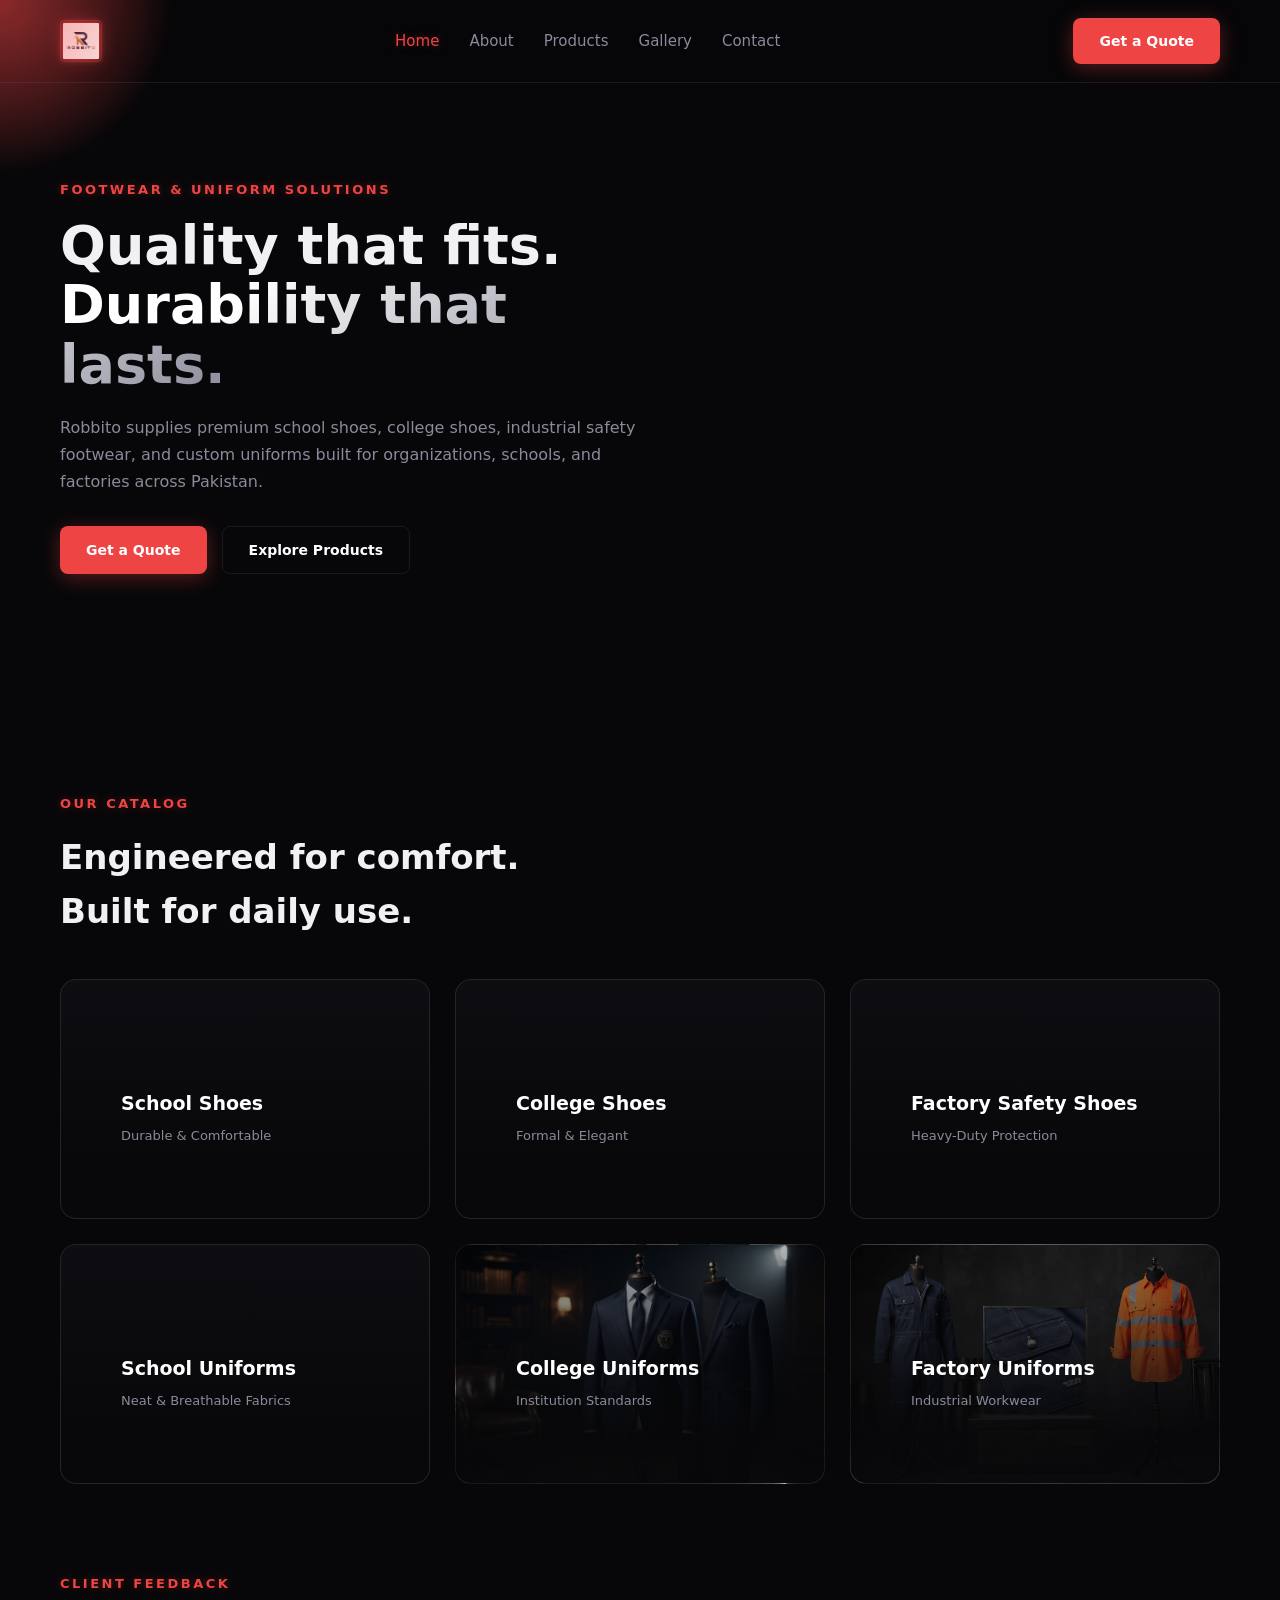
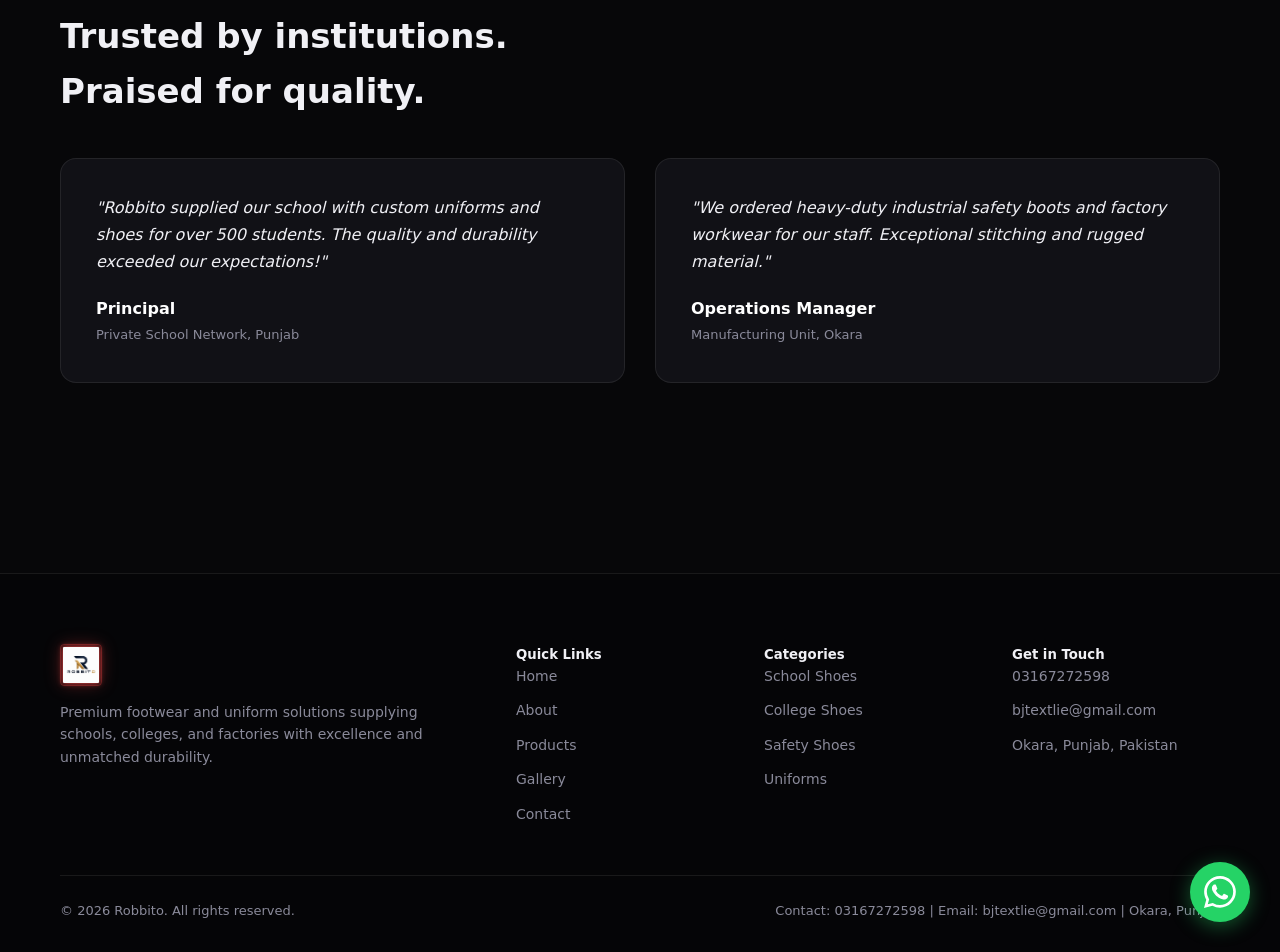
==== index.html @ 54bd5cd3 "Update index.html" ====
<!DOCTYPE html>
<html lang="en">
<head>
<meta charset="UTF-8">
<meta name="viewport" content="width=device-width, initial-scale=1.0">
<title>Robbito — Premium Footwear &amp; Uniform Solutions</title>
<link rel="icon" type="image/png" href="Robbito logo .png">
<link rel="stylesheet" href="style.css">
<style>
  .work-card-link {
    background: var(--panel); border: 1px solid var(--panel-border); border-radius: 16px; 
    overflow: hidden; position: relative; min-height: 240px; 
    display: flex; flex-direction: column; justify-content: flex-end; text-decoration: none;
    transition: all 0.35s cubic-bezier(0.16, 1, 0.3, 1);
  }
  .work-card-link:hover { 
    transform: translateY(-8px); 
    border-color: var(--accent); 
    box-shadow: 0 12px 35px rgba(239, 68, 68, 0.25); 
  }
  .work-card-link h4 { font-size: 19px; margin-bottom: 4px; color: #fff; font-weight: 700; transition: 0.2s; }
  .work-card-link:hover h4 { color: var(--accent); }
  .work-card-link span { font-size: 13px; color: var(--text-muted); }
  
  @keyframes floatAnim {
    0% { transform: translateY(0px); }
    50% { transform: translateY(-6px); }
    100% { transform: translateY(0px); }
  }
  .floating-card { animation: floatAnim 4s ease-in-out infinite; }

  @keyframes softPulse {
    0% { box-shadow: 0 0 15px rgba(239, 68, 68, 0.3); }
    50% { box-shadow: 0 0 30px rgba(239, 68, 68, 0.6); }
    100% { box-shadow: 0 0 15px rgba(239, 68, 68, 0.3); }
  }
  .whatsapp-float {
    position: fixed; bottom: 30px; right: 30px; background-color: #25d366; color: #fff;
    width: 60px; height: 60px; border-radius: 50%; display: flex; align-items: center;
    justify-content: center; font-size: 30px; z-index: 999; transition: all 0.3s ease;
    animation: softPulse 3s ease-in-out infinite;
  }
  .whatsapp-float:hover { transform: scale(1.1); background-color: #20ba5a; }
</style>
</head>
<body>
<div class="preloader">
  <div class="preloader-step-1">Created by Umair</div>
  <div class="preloader-step-2">ROBBITO</div>
</div>
<div class="cursor-glow" aria-hidden="true"></div>
<!-- Cinematic Sequence Preloader (Sirf Home Page par) -->
<div class="preloader">
  <div class="preloader-step-1">Created by Umair</div>
  <div class="preloader-step-2">ROBBITO</div>
</div>

<div class="cursor-glow" aria-hidden="true"></div>

<header class="nav">
  <div class="container nav-inner">
    <a href="index.html" class="brand">
      <img src="Robbito logo .png" alt="Robbito Logo" class="brand-logo-img" onerror="this.style.display='none';this.nextElementSibling.style.display='inline';">
      <span style="display:none; color:#fff;">ROBBITO</span>
    </a>
    <nav class="nav-links">
      <a href="index.html" class="active">Home</a>
      <a href="about.html">About</a>
      <a href="products.html">Products</a>
      <a href="gallery.html">Gallery</a>
      <a href="contact.html">Contact</a>
    </nav>
    <div class="nav-cta"><a href="contact.html" class="btn btn-primary">Get a Quote</a></div>
  </div>
</header>

<section class="hero section">
  <div class="container hero-grid">
    <div class="hero-copy">
      <div class="eyebrow">Footwear &amp; Uniform Solutions</div>
      <h1 class="display-1">Quality that fits.<br><span class="grad-text">Durability that lasts.</span></h1>
      <p class="hero-sub">Robbito supplies premium school shoes, college shoes, industrial safety footwear, and custom uniforms built for organizations, schools, and factories across Pakistan.</p>
      <div class="hero-actions">
        <a href="contact.html" class="btn btn-primary">Get a Quote</a>
        <a href="products.html" class="btn btn-ghost">Explore Products</a>
      </div>
    </div>
  </div>
</section>

<section class="section">
  <div class="container">
    <div class="eyebrow">Our Catalog</div>
    <h2 style="font-size: 34px; font-weight: 800; margin-bottom: 30px;">Engineered for comfort.<br>Built for daily use.</h2>
    <div class="work-grid">
      
      <a href="products.html#school-shoes" class="work-card-link floating-card" style="animation-delay: 0s;">
        <video autoplay muted loop playsinline style="position: absolute; inset: 0; width: 100%; height: 100%; object-fit: cover; z-index: 1;">
          <source src="1. School Shoes.mp4" type="video/mp4">
        </video>
        <div style="position: absolute; inset: 0; background: linear-gradient(to top, rgba(7,7,9,0.95) 20%, rgba(7,7,9,0.3) 100%); z-index: 2;"></div>
        <div class="work-meta" style="position: relative; z-index: 3; padding: 35px 30px;">
          <h4>School Shoes</h4><span>Durable &amp; Comfortable</span>
        </div>
      </a>

      <a href="products.html#college-shoes" class="work-card-link floating-card" style="animation-delay: 0.5s;">
        <video autoplay muted loop playsinline style="position: absolute; inset: 0; width: 100%; height: 100%; object-fit: cover; z-index: 1;">
          <source src="2. College Shoes.mp4" type="video/mp4">
        </video>
        <div style="position: absolute; inset: 0; background: linear-gradient(to top, rgba(7,7,9,0.95) 20%, rgba(7,7,9,0.3) 100%); z-index: 2;"></div>
        <div class="work-meta" style="position: relative; z-index: 3; padding: 35px 30px;">
          <h4>College Shoes</h4><span>Formal &amp; Elegant</span>
        </div>
      </a>

      <a href="products.html#safety-shoes" class="work-card-link floating-card" style="animation-delay: 1s;">
        <video autoplay muted loop playsinline style="position: absolute; inset: 0; width: 100%; height: 100%; object-fit: cover; z-index: 1;">
          <source src="3. Factory Safety Shoes.mp4" type="video/mp4">
        </video>
        <div style="position: absolute; inset: 0; background: linear-gradient(to top, rgba(7,7,9,0.95) 20%, rgba(7,7,9,0.3) 100%); z-index: 2;"></div>
        <div class="work-meta" style="position: relative; z-index: 3; padding: 35px 30px;">
          <h4>Factory Safety Shoes</h4><span>Heavy-Duty Protection</span>
        </div>
      </a>

      <a href="products.html#school-uniforms" class="work-card-link floating-card" style="animation-delay: 1.5s;">
        <video autoplay muted loop playsinline style="position: absolute; inset: 0; width: 100%; height: 100%; object-fit: cover; z-index: 1;">
          <source src="4. School Uniforms.mp4" type="video/mp4">
        </video>
        <div style="position: absolute; inset: 0; background: linear-gradient(to top, rgba(7,7,9,0.95) 20%, rgba(7,7,9,0.3) 100%); z-index: 2;"></div>
        <div class="work-meta" style="position: relative; z-index: 3; padding: 35px 30px;">
          <h4>School Uniforms</h4><span>Neat &amp; Breathable Fabrics</span>
        </div>
      </a>

      <a href="products.html#college-uniforms" class="work-card-link floating-card" style="animation-delay: 2s; background-image: url('College Uniforms.jpg'); background-size: cover; background-position: center;">
        <div style="position: absolute; inset: 0; background: linear-gradient(to top, rgba(7,7,9,0.95) 20%, rgba(7,7,9,0.3) 100%); z-index: 1;"></div>
        <div class="work-meta" style="position: relative; z-index: 2; padding: 35px 30px;">
          <h4>College Uniforms</h4><span>Institution Standards</span>
        </div>
      </a>

      <a href="products.html#factory-uniforms" class="work-card-link floating-card" style="animation-delay: 2.5s; background-image: url('6. Factory Uniforms.png'); background-size: cover; background-position: center;">
        <div style="position: absolute; inset: 0; background: linear-gradient(to top, rgba(7,7,9,0.95) 20%, rgba(7,7,9,0.3) 100%); z-index: 1;"></div>
        <div class="work-meta" style="position: relative; z-index: 2; padding: 35px 30px;">
          <h4>Factory Uniforms</h4><span>Industrial Workwear</span>
        </div>
      </a>

    </div>
  </div>
</section>

<section class="section" style="padding-top: 0;">
  <div class="container">
    <div class="eyebrow">Client Feedback</div>
    <h2 style="font-size: 34px; font-weight: 800; margin-bottom: 20px;">Trusted by institutions.<br>Praised for quality.</h2>
    <div class="testimonials-grid" style="display: grid; grid-template-columns: repeat(2, 1fr); gap: 30px; margin-top: 40px;">
      <div class="testimonial-card" style="background: var(--panel); padding: 35px; border-radius: 16px; border: 1px solid var(--panel-border);">
        <p style="color: var(--text); font-style: italic; margin-bottom: 20px; line-height: 1.7;">"Robbito supplied our school with custom uniforms and shoes for over 500 students. The quality and durability exceeded our expectations!"</p>
        <div class="testimonial-author">
          <h5 style="color: #fff; font-size: 16px; font-weight: 700;">Principal</h5>
          <span style="color: var(--text-muted); font-size: 13px;">Private School Network, Punjab</span>
        </div>
      </div>
      <div class="testimonial-card" style="background: var(--panel); padding: 35px; border-radius: 16px; border: 1px solid var(--panel-border);">
        <p style="color: var(--text); font-style: italic; margin-bottom: 20px; line-height: 1.7;">"We ordered heavy-duty industrial safety boots and factory workwear for our staff. Exceptional stitching and rugged material."</p>
        <div class="testimonial-author">
          <h5 style="color: #fff; font-size: 16px; font-weight: 700;">Operations Manager</h5>
          <span style="color: var(--text-muted); font-size: 13px;">Manufacturing Unit, Okara</span>
        </div>
      </div>
    </div>
  </div>
</section>

<footer class="footer">
  <div class="container">
    <div class="footer-top">
      <div class="footer-brand">
        <a href="index.html" class="brand">
          <img src="Robbito logo .png" alt="Robbito Logo" class="brand-logo-img" onerror="this.style.display='none';this.nextElementSibling.style.display='inline';">
          <span style="display:none; color:#fff;">ROBBITO</span>
        </a>
        <p>Premium footwear and uniform solutions supplying schools, colleges, and factories with excellence and unmatched durability.</p>
      </div>
      <div>
        <h5>Quick Links</h5>
        <ul class="footer-links">
          <li><a href="index.html">Home</a></li>
          <li><a href="about.html">About</a></li>
          <li><a href="products.html">Products</a></li>
          <li><a href="gallery.html">Gallery</a></li>
          <li><a href="contact.html">Contact</a></li>
        </ul>
      </div>
      <div>
        <h5>Categories</h5>
        <ul class="footer-links">
          <li><a href="products.html">School Shoes</a></li>
          <li><a href="products.html">College Shoes</a></li>
          <li><a href="products.html">Safety Shoes</a></li>
          <li><a href="products.html">Uniforms</a></li>
        </ul>
      </div>
      <div>
        <h5>Get in Touch</h5>
        <ul class="footer-links">
          <li><a href="tel:03167272598">03167272598</a></li>
          <li><a href="mailto:bjtextlie@gmail.com">bjtextlie@gmail.com</a></li>
          <li><a href="contact.html">Okara, Punjab, Pakistan</a></li>
        </ul>
      </div>
    </div>
    <div class="footer-bottom">
      <p>© 2026 Robbito. All rights reserved.</p>
      <p>Contact: 03167272598 | Email: bjtextlie@gmail.com | Okara, Punjab</p>
    </div>
  </div>
</footer>

<a href="https://wa.me/923167272598?text=Hello%20Robbito,%20I%20want%20to%20discuss%20my%20order%20requirements." class="whatsapp-float" target="_blank" title="Chat on WhatsApp">
  <svg xmlns="http://www.w3.org/2000/svg" width="32" height="32" fill="currentColor" viewBox="0 0 16 16">
    <path d="M13.601 2.326A7.85 7.85 0 0 0 7.994 0C3.627 0 .068 3.558.064 7.926c0 1.399.366 2.76 1.057 3.965L0 16l4.204-1.102a7.9 7.9 0 0 0 3.79.965h.004c4.368 0 7.926-3.558 7.93-7.93A7.9 7.9 0 0 0 13.6 2.326zM7.994 14.521a6.6 6.6 0 0 1-3.356-.92l-.24-.144-2.494.654.666-2.433-.156-.251a6.56 6.56 0 0 1-1.007-3.505c0-3.626 2.957-6.584 6.591-6.584a6.56 6.56 0 0 1 4.66 1.931 6.558 6.558 0 0 1 1.928 4.66c-.004 3.639-2.961 6.592-6.592 6.592zm3.615-4.934c-.197-.099-1.17-.578-1.353-.646-.182-.065-.315-.099-.445.099-.133.197-.513.646-.627.775-.114.133-.232.148-.43.05-.197-.1-.836-.308-1.592-.985-.59-.525-.985-1.175-1.103-1.372-.114-.198-.012-.304.088-.403.087-.088.197-.232.296-.348.1-.114.133-.198.198-.33.065-.134.034-.248-.015-.347-.05-.099-.445-1.076-.612-1.47-.16-.389-.323-.335-.445-.34l-.38-.008c-.133 0-.348.048-.53.247-.182.198-.694.678-.694 1.654 0 .976.712 1.916.81 2.049.098.133 1.394 2.132 3.383 2.992.47.205.84.326 1.129.418.475.152.904.129 1.246.078.38-.058 1.171-.48 1.338-.943.164-.464.164-.86.114-.943-.049-.084-.182-.133-.379-.232z"/>
  </svg>
</a>

<script>
  const glow = document.querySelector('.cursor-glow');
  window.addEventListener('mousemove', e => {
    glow.style.left = e.clientX + 'px';
    glow.style.top = e.clientY + 'px';
  });

  // Home Page Session Logic: Sirf pehli baar visit par chalega
  const preloader = document.querySelector('.preloader');
  if (sessionStorage.getItem('robbito_visited') === 'true') {
    preloader.style.display = 'none';
  } else {
    sessionStorage.setItem('robbito_visited', 'true');
    setTimeout(() => {
      preloader.classList.add('hidden');
    }, 3800); // Sequence timing ke mutabiq
  }
</script>
</body>
</html>
---- style.css ----
:root {
  --bg: #070709;
  --panel: #111116;
  --panel-border: rgba(255, 255, 255, 0.08);
  --text: #f0f0f5;
  --text-muted: #8a8a9a;
  --accent: #ef4444; /* Red Theme Accent */
  --accent-glow: rgba(239, 68, 68, 0.35);
}

* { box-sizing: border-box; margin: 0; padding: 0; }
body { 
  background-color: var(--bg); 
  color: var(--text); 
  font-family: system-ui, -apple-system, BlinkMacSystemFont, 'Segoe UI', Roboto, sans-serif; 
  overflow-x: hidden; 
  line-height: 1.6;
  animation: pageFadeIn 0.6s ease-out forwards;
}

@keyframes pageFadeIn {
  from { opacity: 0; transform: translateY(15px); }
  to { opacity: 1; transform: translateY(0); }
}

a { text-decoration: none; color: inherit; transition: 0.2s; }

.container { max-width: 1200px; margin: 0 auto; padding: 0 20px; }
.section { padding: 90px 0; }
.section-tight { padding: 45px 0; }

/* Preloader Animation */
.preloader { 
  position: fixed; inset: 0; background: var(--bg); z-index: 9999; 
  display: flex; flex-direction: column; align-items: center; justify-content: center; 
  animation: hidePreloader 0.5s ease 1.2s forwards;
}
.preloader-logo { 
  font-size: 32px; font-weight: 900; color: #fff; letter-spacing: 4px; 
  text-shadow: 0 0 20px var(--accent);
  animation: pulseLogo 0.8s infinite alternate;
}
@keyframes pulseLogo {
  from { transform: scale(1); opacity: 0.8; }
  to { transform: scale(1.05); opacity: 1; }
}
@keyframes hidePreloader {
  to { opacity: 0; visibility: hidden; pointer-events: none; }
}

/* Red Cursor Glow Effect */
.cursor-glow { 
  position: fixed; width: 350px; height: 350px; 
  background: radial-gradient(circle, var(--accent-glow) 0%, rgba(0,0,0,0) 70%); 
  pointer-events: none; transform: translate(-50%, -50%); z-index: 999; 
  transition: width 0.3s, height: 0.3s;
}

/* Navigation */
.nav { position: fixed; top: 0; left: 0; width: 100%; background: rgba(7, 7, 9, 0.9); backdrop-filter: blur(12px); z-index: 100; border-bottom: 1px solid var(--panel-border); padding: 18px 0; }
.nav-inner { display: flex; align-items: center; justify-content: space-between; }
.brand { font-weight: 900; font-size: 22px; display: flex; align-items: center; gap: 10px; color: #fff; }
/* Logo Stroke & Glow Effect */
.brand-logo-img { 
  height: 42px; width: auto; 
  filter: drop-shadow(0 0 2px var(--accent)) drop-shadow(0 0 8px var(--accent-glow)); 
  border: 1px solid rgba(239, 68, 68, 0.3);
  padding: 2px;
  border-radius: 4px;
}
.nav-links { display: flex; gap: 30px; font-size: 15px; color: var(--text-muted); font-weight: 500; }
.nav-links a:hover, .nav-links a.active { color: var(--accent); text-shadow: 0 0 10px var(--accent-glow); }
.nav-cta { display: flex; align-items: center; gap: 15px; }

/* Buttons with Hover Lift & Glow */
.btn { display: inline-flex; align-items: center; gap: 10px; padding: 12px 26px; border-radius: 8px; font-weight: 600; font-size: 14px; transition: all 0.3s cubic-bezier(0.16, 1, 0.3, 1); cursor: pointer; }
.btn-primary { background: var(--accent); color: #fff; box-shadow: 0 4px 20px var(--accent-glow); }
.btn-primary:hover { transform: translateY(-4px); box-shadow: 0 8px 25px var(--accent-glow); opacity: 0.95; }
.btn-ghost { background: transparent; color: #fff; border: 1px solid var(--panel-border); }
.btn-ghost:hover { transform: translateY(-4px); background: rgba(239, 68, 68, 0.08); border-color: var(--accent); }

/* Hero Section */
.hero { padding-top: 180px; }
.hero-grid { display: grid; grid-template-columns: 1.1fr 0.9fr; gap: 50px; align-items: center; }
.eyebrow { font-size: 13px; text-transform: uppercase; letter-spacing: 2.5px; color: var(--accent); margin-bottom: 15px; font-weight: 700; text-shadow: 0 0 10px var(--accent-glow); }
.display-1 { font-size: 54px; line-height: 1.1; font-weight: 800; margin-bottom: 20px; }
.grad-text { background: linear-gradient(135deg, #fff 30%, var(--text-muted)); -webkit-background-clip: text; -webkit-text-fill-color: transparent; }
.hero-sub { font-size: 16px; color: var(--text-muted); line-height: 1.7; margin-bottom: 30px; }
.hero-actions { display: flex; gap: 15px; margin-bottom: 40px; }

/* Interactive Cards with Hover Lift & Red Glow */
.work-grid { display: grid; grid-template-columns: repeat(3, 1fr); gap: 25px; margin-top: 40px; }
.work-card, .work-card-link { 
  background: var(--panel); border: 1px solid var(--panel-border); border-radius: 16px; padding: 35px 30px; 
  transition: all 0.35s cubic-bezier(0.16, 1, 0.3, 1); display: block; min-height: 190px; 
  display: flex; flex-direction: column; justify-content: flex-end; text-decoration: none;
}
.work-card:hover, .work-card-link:hover { 
  transform: translateY(-8px); 
  border-color: var(--accent); 
  box-shadow: 0 12px 35px rgba(239, 68, 68, 0.25); 
}
.work-meta h4, .work-card-link h4 { font-size: 19px; margin-bottom: 6px; color: #fff; font-weight: 700; transition: 0.2s; }
.work-card:hover .work-meta h4, .work-card-link:hover h4 { color: var(--accent); }
.work-meta span, .work-card-link span { font-size: 13px; color: var(--text-muted); }

/* Footer */
.footer { background: #050507; border-top: 1px solid var(--panel-border); padding: 70px 0 30px; margin-top: 100px; }
.footer-top { display: grid; grid-template-columns: 2fr 1fr 1fr 1fr; gap: 40px; margin-bottom: 50px; }
.footer-brand p { color: var(--text-muted); font-size: 14px; margin-top: 15px; line-height: 1.6; }
.footer-links { list-style: none; display: flex; flex-direction: column; gap: 12px; color: var(--text-muted); font-size: 14px; }
.footer-links a:hover { color: var(--accent); }
.footer-bottom { border-top: 1px solid var(--panel-border); padding-top: 25px; display: flex; justify-content: space-between; font-size: 13px; color: var(--text-muted); }

/* Responsive */
@media(max-width: 768px) {
  .hero-grid, .work-grid, .footer-top { grid-template-columns: 1fr; }
  .display-1 { font-size: 38px; }
  .nav-links { display: none; }
}

/* New Features Styles */
.features-grid { display: grid; grid-template-columns: repeat(3, 1fr); gap: 30px; margin-top: 40px; }
.feature-card { background: var(--panel); padding: 40px; border-radius: 16px; border: 1px solid var(--panel-border); text-align: center; }
.feature-card h3 { color: #fff; margin-bottom: 15px; }
.feature-card p { color: var(--text-muted); font-size: 14px; }
.contact-form-card { background: var(--panel); padding: 40px; border-radius: 16px; border: 1px solid var(--panel-border); }
.form-group { margin-bottom: 20px; }
.form-control { width: 100%; padding: 12px; background: #070709; border: 1px solid var(--panel-border); border-radius: 8px; color: #fff; }
/* WhatsApp Floating Button */
.whatsapp-float {
  position: fixed;
  bottom: 30px;
  right: 30px;
  background-color: #25d366;
  color: #fff;
  width: 60px;
  height: 60px;
  border-radius: 50%;
  display: flex;
  align-items: center;
  justify-content: center;
  font-size: 30px;
  box-shadow: 0 4px 20px rgba(37, 211, 102, 0.4);
  z-index: 999;
  transition: all 0.3s ease;
}
.whatsapp-float:hover {
  transform: scale(1.1);
  background-color: #20ba5a;
}

/* Testimonials Grid */
.testimonials-grid { display: grid; grid-template-columns: repeat(2, 1fr); gap: 30px; margin-top: 40px; }
.testimonial-card { background: var(--panel); padding: 35px; border-radius: 16px; border: 1px solid var(--panel-border); }
.testimonial-card p { color: var(--text); font-style: italic; margin-bottom: 20px; line-height: 1.7; }
.testimonial-author h5 { color: #fff; font-size: 16px; font-weight: 700; }
.testimonial-author span { color: var(--text-muted); font-size: 13px; }

@media(max-width: 768px) {
  .testimonials-grid { grid-template-columns: 1fr; }
}
/* Multi-step Cinematic Preloader */
.preloader {
  position: fixed; inset: 0; background: #070709; z-index: 9999;
  display: flex; flex-direction: column; align-items: center; justify-content: center;
  animation: hideContainer 0.5s ease 3.8s forwards;
}
.preloader-step-1 {
  position: absolute;
  font-size: 16px; font-weight: 600; color: var(--text-muted); letter-spacing: 3px;
  text-transform: uppercase;
  animation: showStep1 1.8s ease-in-out forwards;
}
.preloader-step-2 {
  position: absolute;
  font-size: 38px; font-weight: 900; color: #fff; letter-spacing: 5px;
  text-shadow: 0 0 25px var(--accent);
  opacity: 0;
  animation: showStep2 1.8s ease-in-out 1.8s forwards;
}

@keyframes showStep1 {
  0% { opacity: 0; transform: translateY(15px); }
  30% { opacity: 1; transform: translateY(0px); }
  70% { opacity: 1; transform: translateY(0px); }
  100% { opacity: 0; transform: translateY(-15px); visibility: hidden; }
}

@keyframes showStep2 {
  0% { opacity: 0; transform: translateY(15px) scale(0.95); }
  30% { opacity: 1; transform: translateY(0px) scale(1); }
  70% { opacity: 1; transform: translateY(0px) scale(1); }
  100% { opacity: 0; transform: translateY(-15px) scale(1.02); visibility: hidden; }
}

@keyframes hideContainer {
  to { opacity: 0; visibility: hidden; pointer-events: none; }
}

.preloader.hidden { display: none !important; }
/* Screen Center Cinematic Preloader */
.preloader {
  position: fixed;
  inset: 0;
  width: 100vw;
  height: 100vh;
  background: #070709;
  z-index: 99999;
  display: flex;
  flex-direction: column;
  align-items: center;
  justify-content: center;
  overflow: hidden;
  animation: hideContainer 0.5s ease 3.8s forwards;
}

.preloader-step-1 {
  position: absolute;
  font-size: 16px;
  font-weight: 600;
  color: var(--text-muted);
  letter-spacing: 3px;
  text-transform: uppercase;
  animation: showStep1 1.8s ease-in-out forwards;
}

.preloader-step-2 {
  position: absolute;
  font-size: 38px;
  font-weight: 900;
  color: #fff;
  letter-spacing: 5px;
  text-shadow: 0 0 25px var(--accent);
  opacity: 0;
  animation: showStep2 1.8s ease-in-out 1.8s forwards;
}

@keyframes showStep1 {
  0% { opacity: 0; transform: translateY(15px); }
  30% { opacity: 1; transform: translateY(0px); }
  70% { opacity: 1; transform: translateY(0px); }
  100% { opacity: 0; transform: translateY(-15px); visibility: hidden; }
}

@keyframes showStep2 {
  0% { opacity: 0; transform: translateY(15px) scale(0.95); }
  30% { opacity: 1; transform: translateY(0px) scale(1); }
  70% { opacity: 1; transform: translateY(0px) scale(1); }
  100% { opacity: 0; transform: translateY(-15px) scale(1.02); visibility: hidden; }
}

@keyframes hideContainer {
  to { opacity: 0; visibility: hidden; pointer-events: none; }
}

.preloader.hidden { display: none !important; }
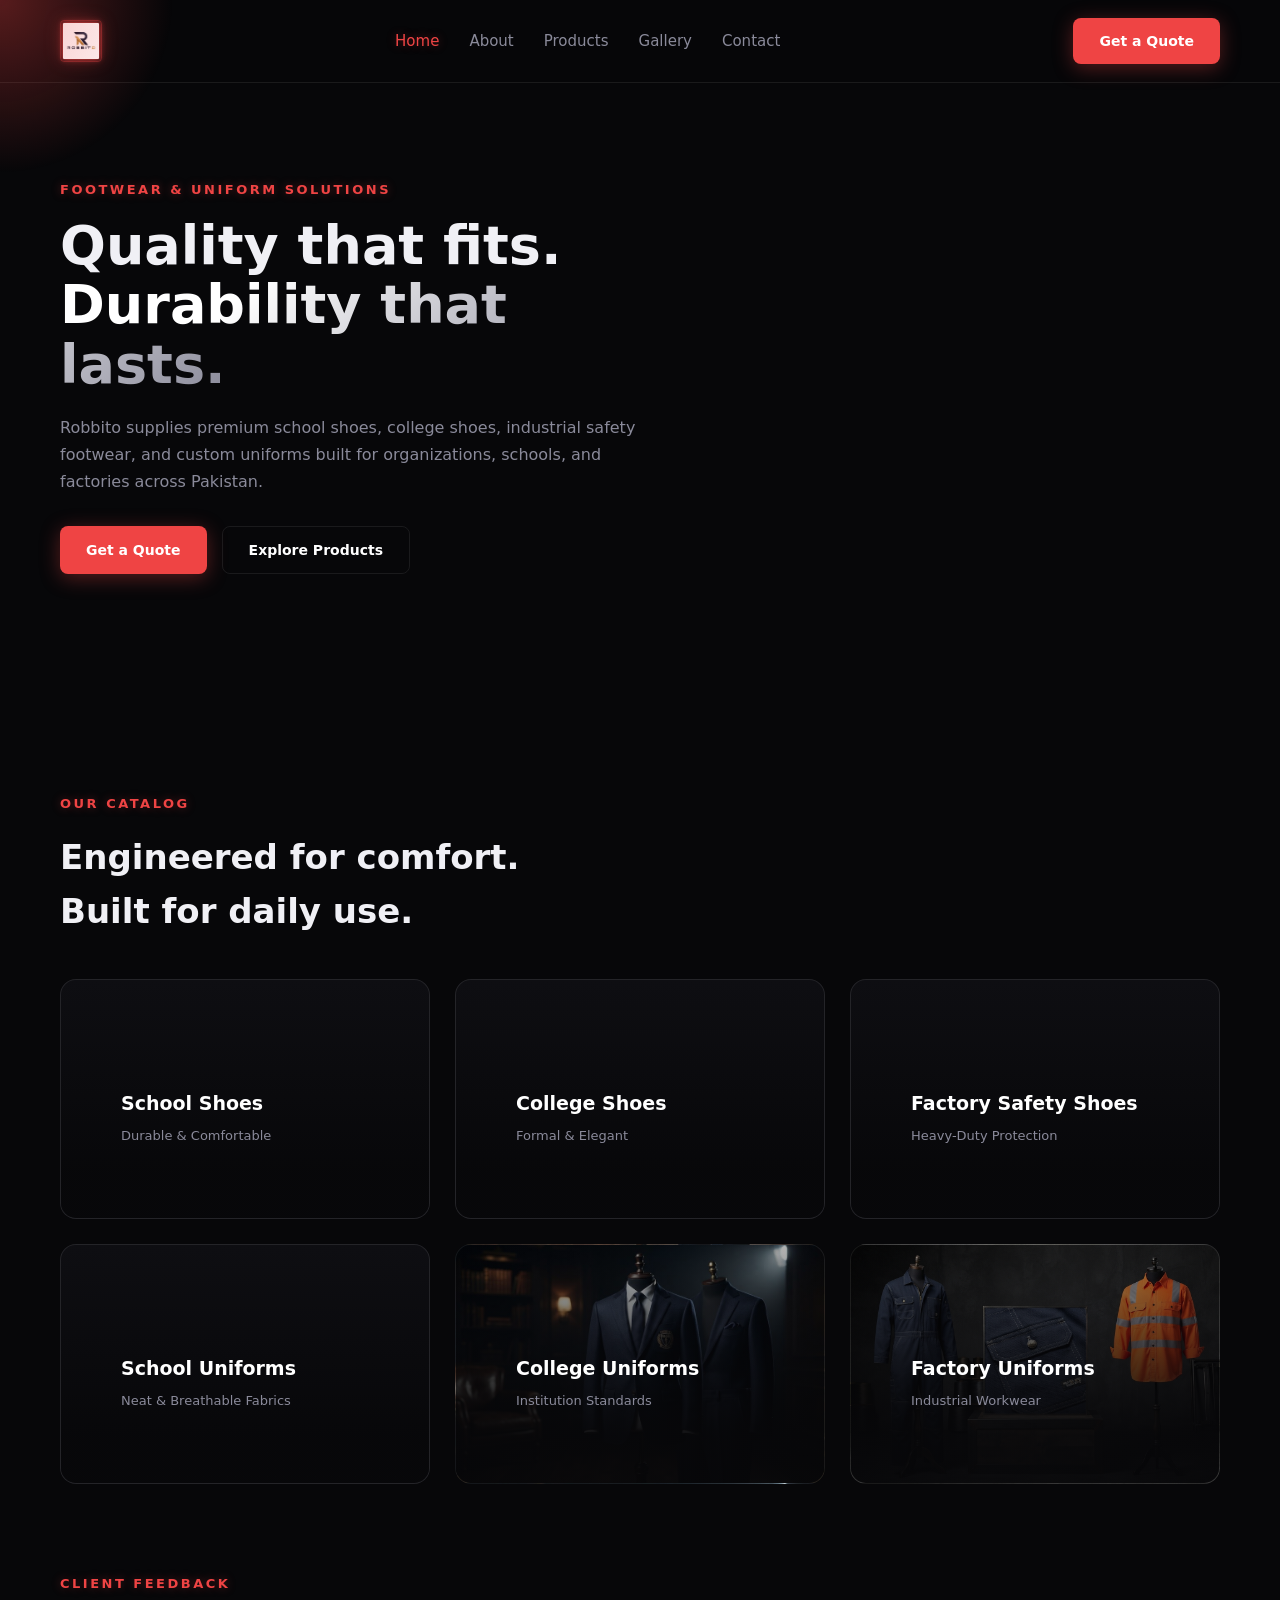
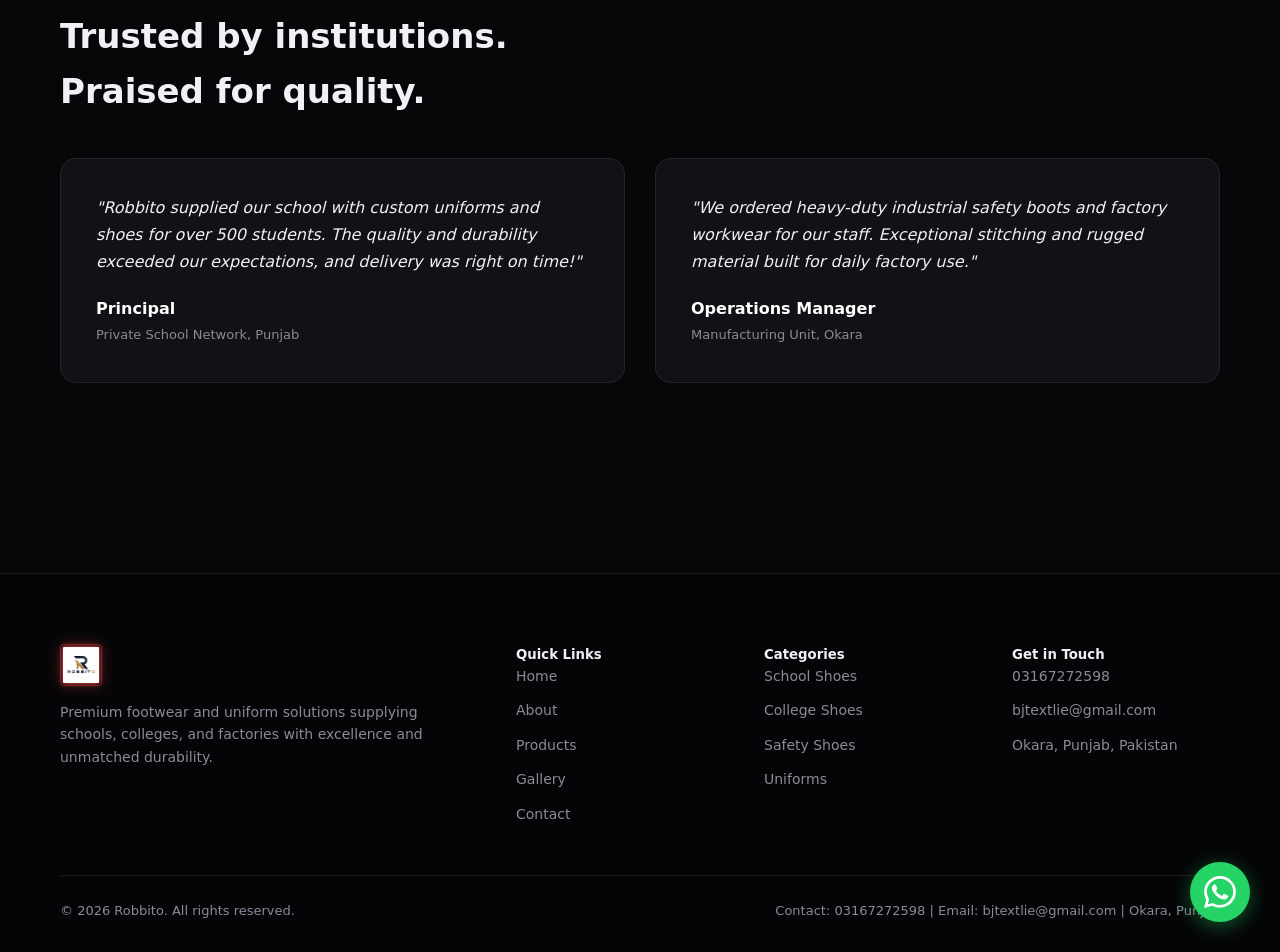
==== commit 32ecc60f: "Update index.html" ====
--- a/index.html
+++ b/index.html
@@ -6,22 +6,69 @@
 <title>Robbito — Premium Footwear &amp; Uniform Solutions</title>
 <link rel="icon" type="image/png" href="Robbito logo .png">
 <link rel="stylesheet" href="style.css">
+
+<!-- AOS (Animate On Scroll) CSS Library -->
+<link href="https://unpkg.com/aos@2.3.1/dist/aos.css" rel="stylesheet">
+
 <style>
+  /* Preloader CSS (Locked Full Screen) */
+  .preloader {
+    position: fixed !important; top: 0 !important; left: 0 !important; right: 0 !important; bottom: 0 !important;
+    width: 100% !important; height: 100vh !important; background: #070709 !important;
+    z-index: 999999 !important; display: flex !important; flex-direction: column !important;
+    align-items: center !important; justify-content: center !important;
+    overflow: hidden !important; animation: hideContainer 0.5s ease 3.8s forwards;
+  }
+  .preloader-step-1 {
+    position: absolute; font-size: 16px; font-weight: 600; color: var(--text-muted);
+    letter-spacing: 3px; text-transform: uppercase; animation: showStep1 1.8s ease-in-out forwards;
+  }
+  .preloader-step-2 {
+    position: absolute; font-size: 38px; font-weight: 900; color: #fff;
+    letter-spacing: 5px; text-shadow: 0 0 25px var(--accent); opacity: 0;
+    animation: showStep2 1.8s ease-in-out 1.8s forwards;
+  }
+  @keyframes showStep1 {
+    0% { opacity: 0; transform: translateY(15px); }
+    30% { opacity: 1; transform: translateY(0px); }
+    70% { opacity: 1; transform: translateY(0px); }
+    100% { opacity: 0; transform: translateY(-15px); visibility: hidden; }
+  }
+  @keyframes showStep2 {
+    0% { opacity: 0; transform: translateY(15px) scale(0.95); }
+    30% { opacity: 1; transform: translateY(0px) scale(1); }
+    70% { opacity: 1; transform: translateY(0px) scale(1); }
+    100% { opacity: 0; transform: translateY(-15px) scale(1.02); visibility: hidden; }
+  }
+  @keyframes hideContainer {
+    to { opacity: 0; visibility: hidden; pointer-events: none; }
+  }
+  .preloader.hidden { display: none !important; }
+
+  /* Fixed Cursor Glow with Smooth Color Transition */
+  .cursor-glow {
+    position: fixed !important;
+    pointer-events: none !important;
+    z-index: 99999 !important;
+    transition: background 0.3s ease, box-shadow 0.3s ease, border-color 0.3s ease;
+  }
+
+  /* Product Cards Styling */
   .work-card-link {
     background: var(--panel); border: 1px solid var(--panel-border); border-radius: 16px; 
-    overflow: hidden; position: relative; min-height: 240px; 
-    display: flex; flex-direction: column; justify-content: flex-end; text-decoration: none;
+    overflow: hidden; position: relative; min-height: 240px; display: flex;
+    flex-direction: column; justify-content: flex-end; text-decoration: none;
     transition: all 0.35s cubic-bezier(0.16, 1, 0.3, 1);
   }
   .work-card-link:hover { 
-    transform: translateY(-8px); 
-    border-color: var(--accent); 
+    transform: translateY(-8px); border-color: var(--accent); 
     box-shadow: 0 12px 35px rgba(239, 68, 68, 0.25); 
   }
   .work-card-link h4 { font-size: 19px; margin-bottom: 4px; color: #fff; font-weight: 700; transition: 0.2s; }
   .work-card-link:hover h4 { color: var(--accent); }
   .work-card-link span { font-size: 13px; color: var(--text-muted); }
   
+  /* Continuous Floating Animation */
   @keyframes floatAnim {
     0% { transform: translateY(0px); }
     50% { transform: translateY(-6px); }
@@ -29,6 +76,7 @@
   }
   .floating-card { animation: floatAnim 4s ease-in-out infinite; }
 
+  /* Continuous Pulse Glow for WhatsApp */
   @keyframes softPulse {
     0% { box-shadow: 0 0 15px rgba(239, 68, 68, 0.3); }
     50% { box-shadow: 0 0 30px rgba(239, 68, 68, 0.6); }
@@ -44,19 +92,16 @@
 </style>
 </head>
 <body>
+
+<!-- Cinematic Preloader -->
 <div class="preloader">
   <div class="preloader-step-1">Created by Umair</div>
   <div class="preloader-step-2">ROBBITO</div>
 </div>
+
 <div class="cursor-glow" aria-hidden="true"></div>
-<!-- Cinematic Sequence Preloader (Sirf Home Page par) -->
-<div class="preloader">
-  <div class="preloader-step-1">Created by Umair</div>
-  <div class="preloader-step-2">ROBBITO</div>
-</div>
-
-<div class="cursor-glow" aria-hidden="true"></div>
-
+
+<!-- Navbar -->
 <header class="nav">
   <div class="container nav-inner">
     <a href="index.html" class="brand">
@@ -74,6 +119,7 @@
   </div>
 </header>
 
+<!-- Hero Section -->
 <section class="hero section">
   <div class="container hero-grid">
     <div class="hero-copy">
@@ -88,63 +134,71 @@
   </div>
 </section>
 
+<!-- Our Catalog Section -->
 <section class="section">
   <div class="container">
-    <div class="eyebrow">Our Catalog</div>
-    <h2 style="font-size: 34px; font-weight: 800; margin-bottom: 30px;">Engineered for comfort.<br>Built for daily use.</h2>
+    <div class="eyebrow" data-aos="fade-up">Our Catalog</div>
+    <h2 data-aos="fade-up" data-aos-delay="100" style="font-size: 34px; font-weight: 800; margin-bottom: 30px;">Engineered for comfort.<br>Built for daily use.</h2>
+    
     <div class="work-grid">
       
-      <a href="products.html#school-shoes" class="work-card-link floating-card" style="animation-delay: 0s;">
+      <a href="products.html#school-shoes" class="work-card-link floating-card" data-aos="fade-up" data-aos-delay="0">
         <video autoplay muted loop playsinline style="position: absolute; inset: 0; width: 100%; height: 100%; object-fit: cover; z-index: 1;">
           <source src="1. School Shoes.mp4" type="video/mp4">
         </video>
         <div style="position: absolute; inset: 0; background: linear-gradient(to top, rgba(7,7,9,0.95) 20%, rgba(7,7,9,0.3) 100%); z-index: 2;"></div>
         <div class="work-meta" style="position: relative; z-index: 3; padding: 35px 30px;">
-          <h4>School Shoes</h4><span>Durable &amp; Comfortable</span>
-        </div>
-      </a>
-
-      <a href="products.html#college-shoes" class="work-card-link floating-card" style="animation-delay: 0.5s;">
+          <h4>School Shoes</h4>
+          <span>Durable &amp; Comfortable</span>
+        </div>
+      </a>
+
+      <a href="products.html#college-shoes" class="work-card-link floating-card" data-aos="fade-up" data-aos-delay="150">
         <video autoplay muted loop playsinline style="position: absolute; inset: 0; width: 100%; height: 100%; object-fit: cover; z-index: 1;">
           <source src="2. College Shoes.mp4" type="video/mp4">
         </video>
         <div style="position: absolute; inset: 0; background: linear-gradient(to top, rgba(7,7,9,0.95) 20%, rgba(7,7,9,0.3) 100%); z-index: 2;"></div>
         <div class="work-meta" style="position: relative; z-index: 3; padding: 35px 30px;">
-          <h4>College Shoes</h4><span>Formal &amp; Elegant</span>
-        </div>
-      </a>
-
-      <a href="products.html#safety-shoes" class="work-card-link floating-card" style="animation-delay: 1s;">
+          <h4>College Shoes</h4>
+          <span>Formal &amp; Elegant</span>
+        </div>
+      </a>
+
+      <a href="products.html#safety-shoes" class="work-card-link floating-card" data-aos="fade-up" data-aos-delay="300">
         <video autoplay muted loop playsinline style="position: absolute; inset: 0; width: 100%; height: 100%; object-fit: cover; z-index: 1;">
           <source src="3. Factory Safety Shoes.mp4" type="video/mp4">
         </video>
         <div style="position: absolute; inset: 0; background: linear-gradient(to top, rgba(7,7,9,0.95) 20%, rgba(7,7,9,0.3) 100%); z-index: 2;"></div>
         <div class="work-meta" style="position: relative; z-index: 3; padding: 35px 30px;">
-          <h4>Factory Safety Shoes</h4><span>Heavy-Duty Protection</span>
-        </div>
-      </a>
-
-      <a href="products.html#school-uniforms" class="work-card-link floating-card" style="animation-delay: 1.5s;">
+          <h4>Factory Safety Shoes</h4>
+          <span>Heavy-Duty Protection</span>
+        </div>
+      </a>
+
+      <a href="products.html#school-uniforms" class="work-card-link floating-card" data-aos="fade-up" data-aos-delay="0">
         <video autoplay muted loop playsinline style="position: absolute; inset: 0; width: 100%; height: 100%; object-fit: cover; z-index: 1;">
           <source src="4. School Uniforms.mp4" type="video/mp4">
         </video>
         <div style="position: absolute; inset: 0; background: linear-gradient(to top, rgba(7,7,9,0.95) 20%, rgba(7,7,9,0.3) 100%); z-index: 2;"></div>
         <div class="work-meta" style="position: relative; z-index: 3; padding: 35px 30px;">
-          <h4>School Uniforms</h4><span>Neat &amp; Breathable Fabrics</span>
-        </div>
-      </a>
-
-      <a href="products.html#college-uniforms" class="work-card-link floating-card" style="animation-delay: 2s; background-image: url('College Uniforms.jpg'); background-size: cover; background-position: center;">
+          <h4>School Uniforms</h4>
+          <span>Neat &amp; Breathable Fabrics</span>
+        </div>
+      </a>
+
+      <a href="products.html#college-uniforms" class="work-card-link floating-card" data-aos="fade-up" data-aos-delay="150" style="background-image: url('College Uniforms.jpg'); background-size: cover; background-position: center;">
         <div style="position: absolute; inset: 0; background: linear-gradient(to top, rgba(7,7,9,0.95) 20%, rgba(7,7,9,0.3) 100%); z-index: 1;"></div>
         <div class="work-meta" style="position: relative; z-index: 2; padding: 35px 30px;">
-          <h4>College Uniforms</h4><span>Institution Standards</span>
-        </div>
-      </a>
-
-      <a href="products.html#factory-uniforms" class="work-card-link floating-card" style="animation-delay: 2.5s; background-image: url('6. Factory Uniforms.png'); background-size: cover; background-position: center;">
+          <h4>College Uniforms</h4>
+          <span>Institution Standards</span>
+        </div>
+      </a>
+
+      <a href="products.html#factory-uniforms" class="work-card-link floating-card" data-aos="fade-up" data-aos-delay="300" style="background-image: url('6. Factory Uniforms.png'); background-size: cover; background-position: center;">
         <div style="position: absolute; inset: 0; background: linear-gradient(to top, rgba(7,7,9,0.95) 20%, rgba(7,7,9,0.3) 100%); z-index: 1;"></div>
         <div class="work-meta" style="position: relative; z-index: 2; padding: 35px 30px;">
-          <h4>Factory Uniforms</h4><span>Industrial Workwear</span>
+          <h4>Factory Uniforms</h4>
+          <span>Industrial Workwear</span>
         </div>
       </a>
 
@@ -152,20 +206,21 @@
   </div>
 </section>
 
+<!-- Client Testimonials Section -->
 <section class="section" style="padding-top: 0;">
   <div class="container">
-    <div class="eyebrow">Client Feedback</div>
-    <h2 style="font-size: 34px; font-weight: 800; margin-bottom: 20px;">Trusted by institutions.<br>Praised for quality.</h2>
+    <div class="eyebrow" data-aos="fade-up">Client Feedback</div>
+    <h2 data-aos="fade-up" data-aos-delay="100" style="font-size: 34px; font-weight: 800; margin-bottom: 20px;">Trusted by institutions.<br>Praised for quality.</h2>
     <div class="testimonials-grid" style="display: grid; grid-template-columns: repeat(2, 1fr); gap: 30px; margin-top: 40px;">
-      <div class="testimonial-card" style="background: var(--panel); padding: 35px; border-radius: 16px; border: 1px solid var(--panel-border);">
-        <p style="color: var(--text); font-style: italic; margin-bottom: 20px; line-height: 1.7;">"Robbito supplied our school with custom uniforms and shoes for over 500 students. The quality and durability exceeded our expectations!"</p>
+      <div class="testimonial-card" data-aos="fade-up" style="background: var(--panel); padding: 35px; border-radius: 16px; border: 1px solid var(--panel-border);">
+        <p style="color: var(--text); font-style: italic; margin-bottom: 20px; line-height: 1.7;">"Robbito supplied our school with custom uniforms and shoes for over 500 students. The quality and durability exceeded our expectations, and delivery was right on time!"</p>
         <div class="testimonial-author">
           <h5 style="color: #fff; font-size: 16px; font-weight: 700;">Principal</h5>
           <span style="color: var(--text-muted); font-size: 13px;">Private School Network, Punjab</span>
         </div>
       </div>
-      <div class="testimonial-card" style="background: var(--panel); padding: 35px; border-radius: 16px; border: 1px solid var(--panel-border);">
-        <p style="color: var(--text); font-style: italic; margin-bottom: 20px; line-height: 1.7;">"We ordered heavy-duty industrial safety boots and factory workwear for our staff. Exceptional stitching and rugged material."</p>
+      <div class="testimonial-card" data-aos="fade-up" data-aos-delay="150" style="background: var(--panel); padding: 35px; border-radius: 16px; border: 1px solid var(--panel-border);">
+        <p style="color: var(--text); font-style: italic; margin-bottom: 20px; line-height: 1.7;">"We ordered heavy-duty industrial safety boots and factory workwear for our staff. Exceptional stitching and rugged material built for daily factory use."</p>
         <div class="testimonial-author">
           <h5 style="color: #fff; font-size: 16px; font-weight: 700;">Operations Manager</h5>
           <span style="color: var(--text-muted); font-size: 13px;">Manufacturing Unit, Okara</span>
@@ -175,6 +230,7 @@
   </div>
 </section>
 
+<!-- Footer -->
 <footer class="footer">
   <div class="container">
     <div class="footer-top">
@@ -220,20 +276,47 @@
   </div>
 </footer>
 
+<!-- WhatsApp Floating Button -->
 <a href="https://wa.me/923167272598?text=Hello%20Robbito,%20I%20want%20to%20discuss%20my%20order%20requirements." class="whatsapp-float" target="_blank" title="Chat on WhatsApp">
   <svg xmlns="http://www.w3.org/2000/svg" width="32" height="32" fill="currentColor" viewBox="0 0 16 16">
     <path d="M13.601 2.326A7.85 7.85 0 0 0 7.994 0C3.627 0 .068 3.558.064 7.926c0 1.399.366 2.76 1.057 3.965L0 16l4.204-1.102a7.9 7.9 0 0 0 3.79.965h.004c4.368 0 7.926-3.558 7.93-7.93A7.9 7.9 0 0 0 13.6 2.326zM7.994 14.521a6.6 6.6 0 0 1-3.356-.92l-.24-.144-2.494.654.666-2.433-.156-.251a6.56 6.56 0 0 1-1.007-3.505c0-3.626 2.957-6.584 6.591-6.584a6.56 6.56 0 0 1 4.66 1.931 6.558 6.558 0 0 1 1.928 4.66c-.004 3.639-2.961 6.592-6.592 6.592zm3.615-4.934c-.197-.099-1.17-.578-1.353-.646-.182-.065-.315-.099-.445.099-.133.197-.513.646-.627.775-.114.133-.232.148-.43.05-.197-.1-.836-.308-1.592-.985-.59-.525-.985-1.175-1.103-1.372-.114-.198-.012-.304.088-.403.087-.088.197-.232.296-.348.1-.114.133-.198.198-.33.065-.134.034-.248-.015-.347-.05-.099-.445-1.076-.612-1.47-.16-.389-.323-.335-.445-.34l-.38-.008c-.133 0-.348.048-.53.247-.182.198-.694.678-.694 1.654 0 .976.712 1.916.81 2.049.098.133 1.394 2.132 3.383 2.992.47.205.84.326 1.129.418.475.152.904.129 1.246.078.38-.058 1.171-.48 1.338-.943.164-.464.164-.86.114-.943-.049-.084-.182-.133-.379-.232z"/>
   </svg>
 </a>
 
+<!-- AOS JS Library Script -->
+<script src="https://unpkg.com/aos@2.3.1/dist/aos.js"></script>
+
 <script>
+  // Initialize AOS Scroll Animations
+  AOS.init({
+    duration: 1000,
+    once: true,
+    offset: 100
+  });
+
+  // Cursor Glow Logic with Scroll Fix & Mouse Idle Color Switch (Red <-> Yellow)
   const glow = document.querySelector('.cursor-glow');
+  let idleTimer = null;
+
   window.addEventListener('mousemove', e => {
     glow.style.left = e.clientX + 'px';
     glow.style.top = e.clientY + 'px';
+    
+    // Jab mouse move ho toh Red (Accent color) ho jaye
+    glow.style.background = 'radial-gradient(circle, rgba(239, 68, 68, 0.25) 0%, rgba(0,0,0,0) 70%)';
+    glow.style.boxShadow = '0 0 25px rgba(239, 68, 68, 0.4)';
+
+    // Purana timer clear karein
+    clearTimeout(idleTimer);
+
+    // Agar mouse 400ms tak na hile toh Yellow ho jaye
+    idleTimer = setTimeout(() => {
+      glow.style.background = 'radial-gradient(circle, rgba(234, 179, 8, 0.25) 0%, rgba(0,0,0,0) 70%)';
+      glow.style.boxShadow = '0 0 25px rgba(234, 179, 8, 0.4)';
+    }, 400);
   });
 
-  // Home Page Session Logic: Sirf pehli baar visit par chalega
+  // Preloader Session Logic
   const preloader = document.querySelector('.preloader');
   if (sessionStorage.getItem('robbito_visited') === 'true') {
     preloader.style.display = 'none';
@@ -241,7 +324,7 @@
     sessionStorage.setItem('robbito_visited', 'true');
     setTimeout(() => {
       preloader.classList.add('hidden');
-    }, 3800); // Sequence timing ke mutabiq
+    }, 3800);
   }
 </script>
 </body>
--- a/style.css
+++ b/style.css
@@ -199,19 +199,22 @@
 }
 
 .preloader.hidden { display: none !important; }
-/* Screen Center Cinematic Preloader */
+/* Perfect Full-Screen Center Cinematic Preloader */
 .preloader {
-  position: fixed;
-  inset: 0;
-  width: 100vw;
-  height: 100vh;
-  background: #070709;
-  z-index: 99999;
-  display: flex;
-  flex-direction: column;
-  align-items: center;
-  justify-content: center;
-  overflow: hidden;
+  position: fixed !important;
+  top: 0 !important;
+  left: 0 !important;
+  right: 0 !important;
+  bottom: 0 !important;
+  width: 100% !important;
+  height: 100vh !important;
+  background: #070709 !important;
+  z-index: 999999 !important;
+  display: flex !important;
+  flex-direction: column !important;
+  align-items: center !important;
+  justify-content: center !important;
+  overflow: hidden !important;
   animation: hideContainer 0.5s ease 3.8s forwards;
 }
 
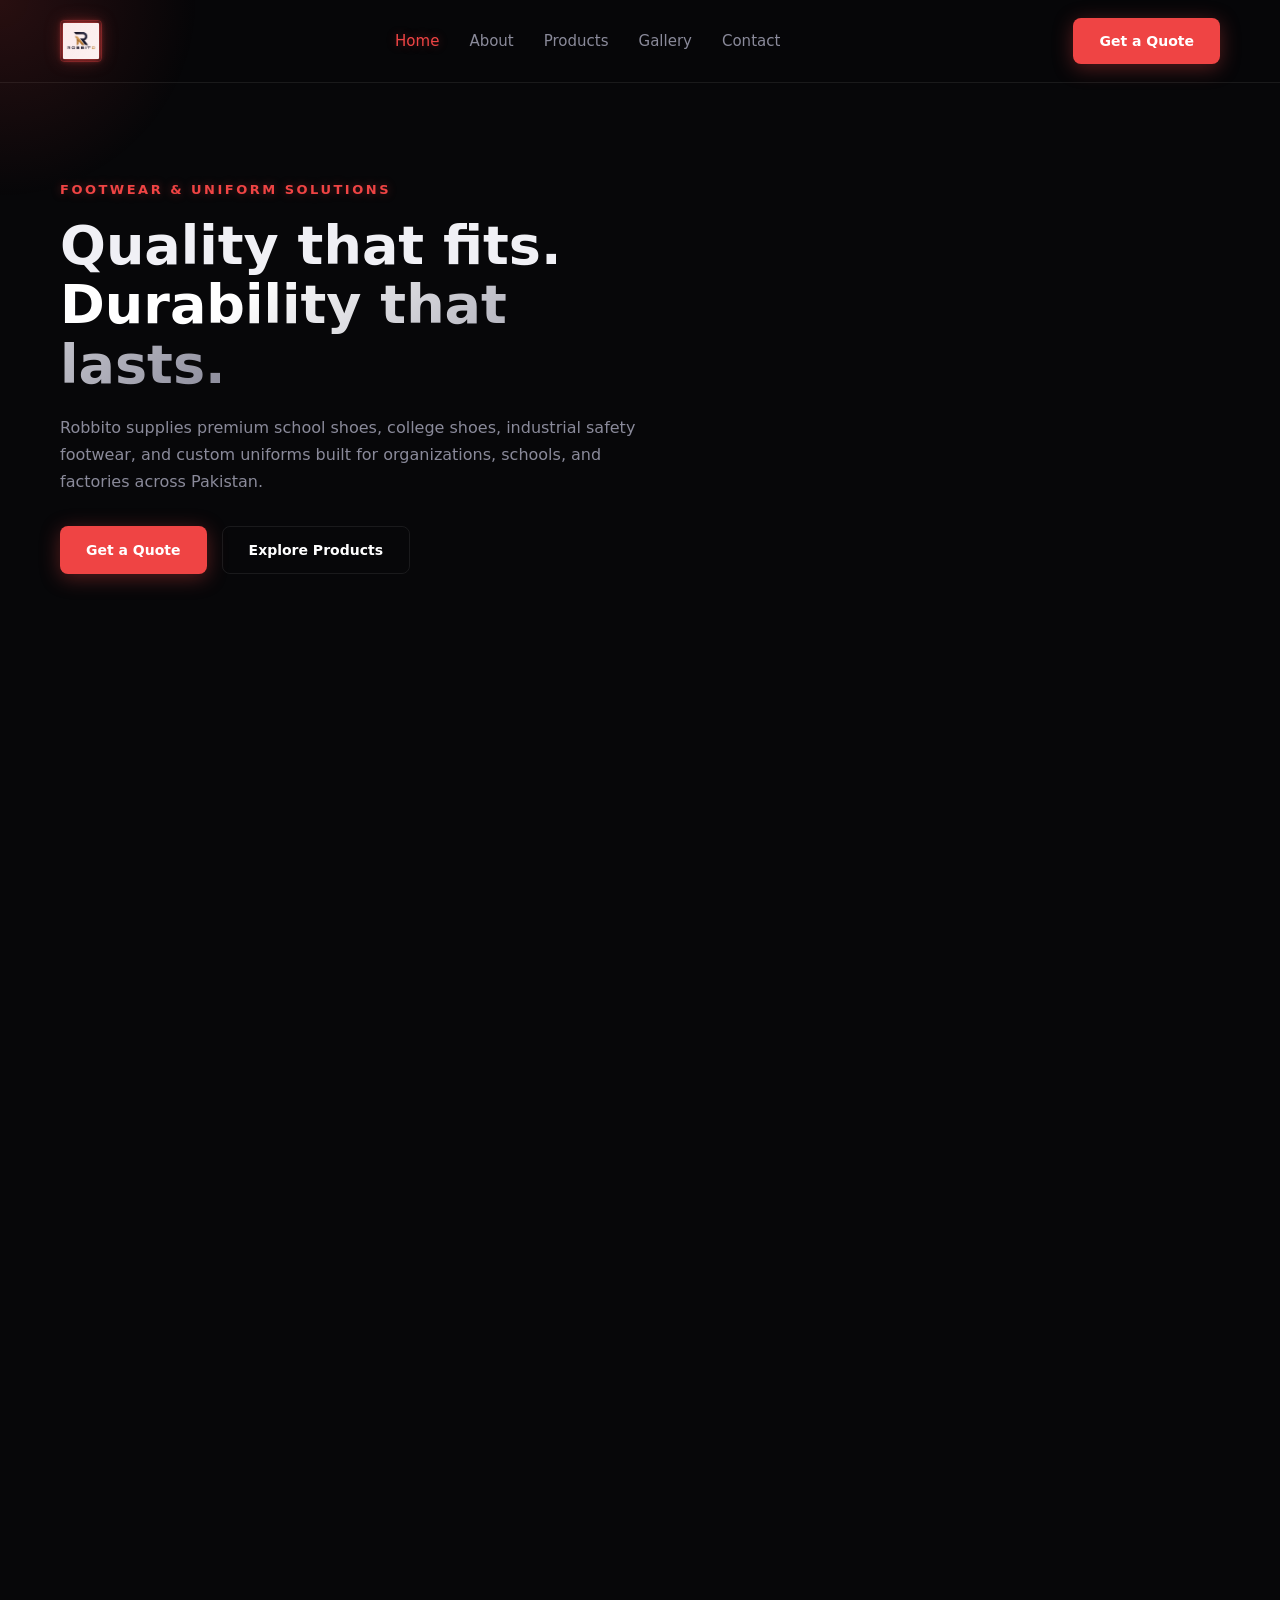
==== commit 7d272999: "Update index.html" ====
--- a/index.html
+++ b/index.html
@@ -36,21 +36,27 @@
   }
   @keyframes showStep2 {
     0% { opacity: 0; transform: translateY(15px) scale(0.95); }
-    30% { opacity: 1; transform: translateY(0px) scale(1); }
-    70% { opacity: 1; transform: translateY(0px) scale(1); }
-    100% { opacity: 0; transform: translateY(-15px) scale(1.02); visibility: hidden; }
+    30% { opacity: 1; transform: translateY(0px); scale(1); }
+    70% { opacity: 1; transform: translateY(0px); scale(1); }
+    100% { opacity: 0; transform: translateY(-15px); scale(1.02); visibility: hidden; }
   }
   @keyframes hideContainer {
     to { opacity: 0; visibility: hidden; pointer-events: none; }
   }
   .preloader.hidden { display: none !important; }
 
-  /* Fixed Cursor Glow with Smooth Color Transition */
+  /* Fixed Soft Wide Cursor Glow (Pehli jaisa, box khatam) */
   .cursor-glow {
     position: fixed !important;
     pointer-events: none !important;
     z-index: 99999 !important;
-    transition: background 0.3s ease, box-shadow 0.3s ease, border-color 0.3s ease;
+    width: 400px; /* Wide size */
+    height: 400px;
+    transform: translate(-50%, -50%);
+    border-radius: 50%;
+    /* Initial Soft Red Glow */
+    background: radial-gradient(circle, rgba(239, 68, 68, 0.15) 0%, rgba(0, 0, 0, 0) 70%);
+    transition: background 0.4s ease, transform 0.1s ease;
   }
 
   /* Product Cards Styling */
@@ -68,7 +74,7 @@
   .work-card-link:hover h4 { color: var(--accent); }
   .work-card-link span { font-size: 13px; color: var(--text-muted); }
   
-  /* Continuous Floating Animation */
+  /* Continuous Floating Animation for Cards */
   @keyframes floatAnim {
     0% { transform: translateY(0px); }
     50% { transform: translateY(-6px); }
@@ -93,7 +99,7 @@
 </head>
 <body>
 
-<!-- Cinematic Preloader -->
+<!-- Cinematic Preloader (Sirf Home Page par) -->
 <div class="preloader">
   <div class="preloader-step-1">Created by Umair</div>
   <div class="preloader-step-2">ROBBITO</div>
@@ -134,7 +140,7 @@
   </div>
 </section>
 
-<!-- Our Catalog Section -->
+<!-- Our Catalog Section (AOS Animated) -->
 <section class="section">
   <div class="container">
     <div class="eyebrow" data-aos="fade-up">Our Catalog</div>
@@ -206,7 +212,7 @@
   </div>
 </section>
 
-<!-- Client Testimonials Section -->
+<!-- Client Testimonials Section (AOS Animated) -->
 <section class="section" style="padding-top: 0;">
   <div class="container">
     <div class="eyebrow" data-aos="fade-up">Client Feedback</div>
@@ -219,113 +225,4 @@
           <span style="color: var(--text-muted); font-size: 13px;">Private School Network, Punjab</span>
         </div>
       </div>
-      <div class="testimonial-card" data-aos="fade-up" data-aos-delay="150" style="background: var(--panel); padding: 35px; border-radius: 16px; border: 1px solid var(--panel-border);">
-        <p style="color: var(--text); font-style: italic; margin-bottom: 20px; line-height: 1.7;">"We ordered heavy-duty industrial safety boots and factory workwear for our staff. Exceptional stitching and rugged material built for daily factory use."</p>
-        <div class="testimonial-author">
-          <h5 style="color: #fff; font-size: 16px; font-weight: 700;">Operations Manager</h5>
-          <span style="color: var(--text-muted); font-size: 13px;">Manufacturing Unit, Okara</span>
-        </div>
-      </div>
-    </div>
-  </div>
-</section>
-
-<!-- Footer -->
-<footer class="footer">
-  <div class="container">
-    <div class="footer-top">
-      <div class="footer-brand">
-        <a href="index.html" class="brand">
-          <img src="Robbito logo .png" alt="Robbito Logo" class="brand-logo-img" onerror="this.style.display='none';this.nextElementSibling.style.display='inline';">
-          <span style="display:none; color:#fff;">ROBBITO</span>
-        </a>
-        <p>Premium footwear and uniform solutions supplying schools, colleges, and factories with excellence and unmatched durability.</p>
-      </div>
-      <div>
-        <h5>Quick Links</h5>
-        <ul class="footer-links">
-          <li><a href="index.html">Home</a></li>
-          <li><a href="about.html">About</a></li>
-          <li><a href="products.html">Products</a></li>
-          <li><a href="gallery.html">Gallery</a></li>
-          <li><a href="contact.html">Contact</a></li>
-        </ul>
-      </div>
-      <div>
-        <h5>Categories</h5>
-        <ul class="footer-links">
-          <li><a href="products.html">School Shoes</a></li>
-          <li><a href="products.html">College Shoes</a></li>
-          <li><a href="products.html">Safety Shoes</a></li>
-          <li><a href="products.html">Uniforms</a></li>
-        </ul>
-      </div>
-      <div>
-        <h5>Get in Touch</h5>
-        <ul class="footer-links">
-          <li><a href="tel:03167272598">03167272598</a></li>
-          <li><a href="mailto:bjtextlie@gmail.com">bjtextlie@gmail.com</a></li>
-          <li><a href="contact.html">Okara, Punjab, Pakistan</a></li>
-        </ul>
-      </div>
-    </div>
-    <div class="footer-bottom">
-      <p>© 2026 Robbito. All rights reserved.</p>
-      <p>Contact: 03167272598 | Email: bjtextlie@gmail.com | Okara, Punjab</p>
-    </div>
-  </div>
-</footer>
-
-<!-- WhatsApp Floating Button -->
-<a href="https://wa.me/923167272598?text=Hello%20Robbito,%20I%20want%20to%20discuss%20my%20order%20requirements." class="whatsapp-float" target="_blank" title="Chat on WhatsApp">
-  <svg xmlns="http://www.w3.org/2000/svg" width="32" height="32" fill="currentColor" viewBox="0 0 16 16">
-    <path d="M13.601 2.326A7.85 7.85 0 0 0 7.994 0C3.627 0 .068 3.558.064 7.926c0 1.399.366 2.76 1.057 3.965L0 16l4.204-1.102a7.9 7.9 0 0 0 3.79.965h.004c4.368 0 7.926-3.558 7.93-7.93A7.9 7.9 0 0 0 13.6 2.326zM7.994 14.521a6.6 6.6 0 0 1-3.356-.92l-.24-.144-2.494.654.666-2.433-.156-.251a6.56 6.56 0 0 1-1.007-3.505c0-3.626 2.957-6.584 6.591-6.584a6.56 6.56 0 0 1 4.66 1.931 6.558 6.558 0 0 1 1.928 4.66c-.004 3.639-2.961 6.592-6.592 6.592zm3.615-4.934c-.197-.099-1.17-.578-1.353-.646-.182-.065-.315-.099-.445.099-.133.197-.513.646-.627.775-.114.133-.232.148-.43.05-.197-.1-.836-.308-1.592-.985-.59-.525-.985-1.175-1.103-1.372-.114-.198-.012-.304.088-.403.087-.088.197-.232.296-.348.1-.114.133-.198.198-.33.065-.134.034-.248-.015-.347-.05-.099-.445-1.076-.612-1.47-.16-.389-.323-.335-.445-.34l-.38-.008c-.133 0-.348.048-.53.247-.182.198-.694.678-.694 1.654 0 .976.712 1.916.81 2.049.098.133 1.394 2.132 3.383 2.992.47.205.84.326 1.129.418.475.152.904.129 1.246.078.38-.058 1.171-.48 1.338-.943.164-.464.164-.86.114-.943-.049-.084-.182-.133-.379-.232z"/>
-  </svg>
-</a>
-
-<!-- AOS JS Library Script -->
-<script src="https://unpkg.com/aos@2.3.1/dist/aos.js"></script>
-
-<script>
-  // Initialize AOS Scroll Animations
-  AOS.init({
-    duration: 1000,
-    once: true,
-    offset: 100
-  });
-
-  // Cursor Glow Logic with Scroll Fix & Mouse Idle Color Switch (Red <-> Yellow)
-  const glow = document.querySelector('.cursor-glow');
-  let idleTimer = null;
-
-  window.addEventListener('mousemove', e => {
-    glow.style.left = e.clientX + 'px';
-    glow.style.top = e.clientY + 'px';
-    
-    // Jab mouse move ho toh Red (Accent color) ho jaye
-    glow.style.background = 'radial-gradient(circle, rgba(239, 68, 68, 0.25) 0%, rgba(0,0,0,0) 70%)';
-    glow.style.boxShadow = '0 0 25px rgba(239, 68, 68, 0.4)';
-
-    // Purana timer clear karein
-    clearTimeout(idleTimer);
-
-    // Agar mouse 400ms tak na hile toh Yellow ho jaye
-    idleTimer = setTimeout(() => {
-      glow.style.background = 'radial-gradient(circle, rgba(234, 179, 8, 0.25) 0%, rgba(0,0,0,0) 70%)';
-      glow.style.boxShadow = '0 0 25px rgba(234, 179, 8, 0.4)';
-    }, 400);
-  });
-
-  // Preloader Session Logic
-  const preloader = document.querySelector('.preloader');
-  if (sessionStorage.getItem('robbito_visited') === 'true') {
-    preloader.style.display = 'none';
-  } else {
-    sessionStorage.setItem('robbito_visited', 'true');
-    setTimeout(() => {
-      preloader.classList.add('hidden');
-    }, 3800);
-  }
-</script>
-</body>
-</html>
+      <div class="testimonial-card
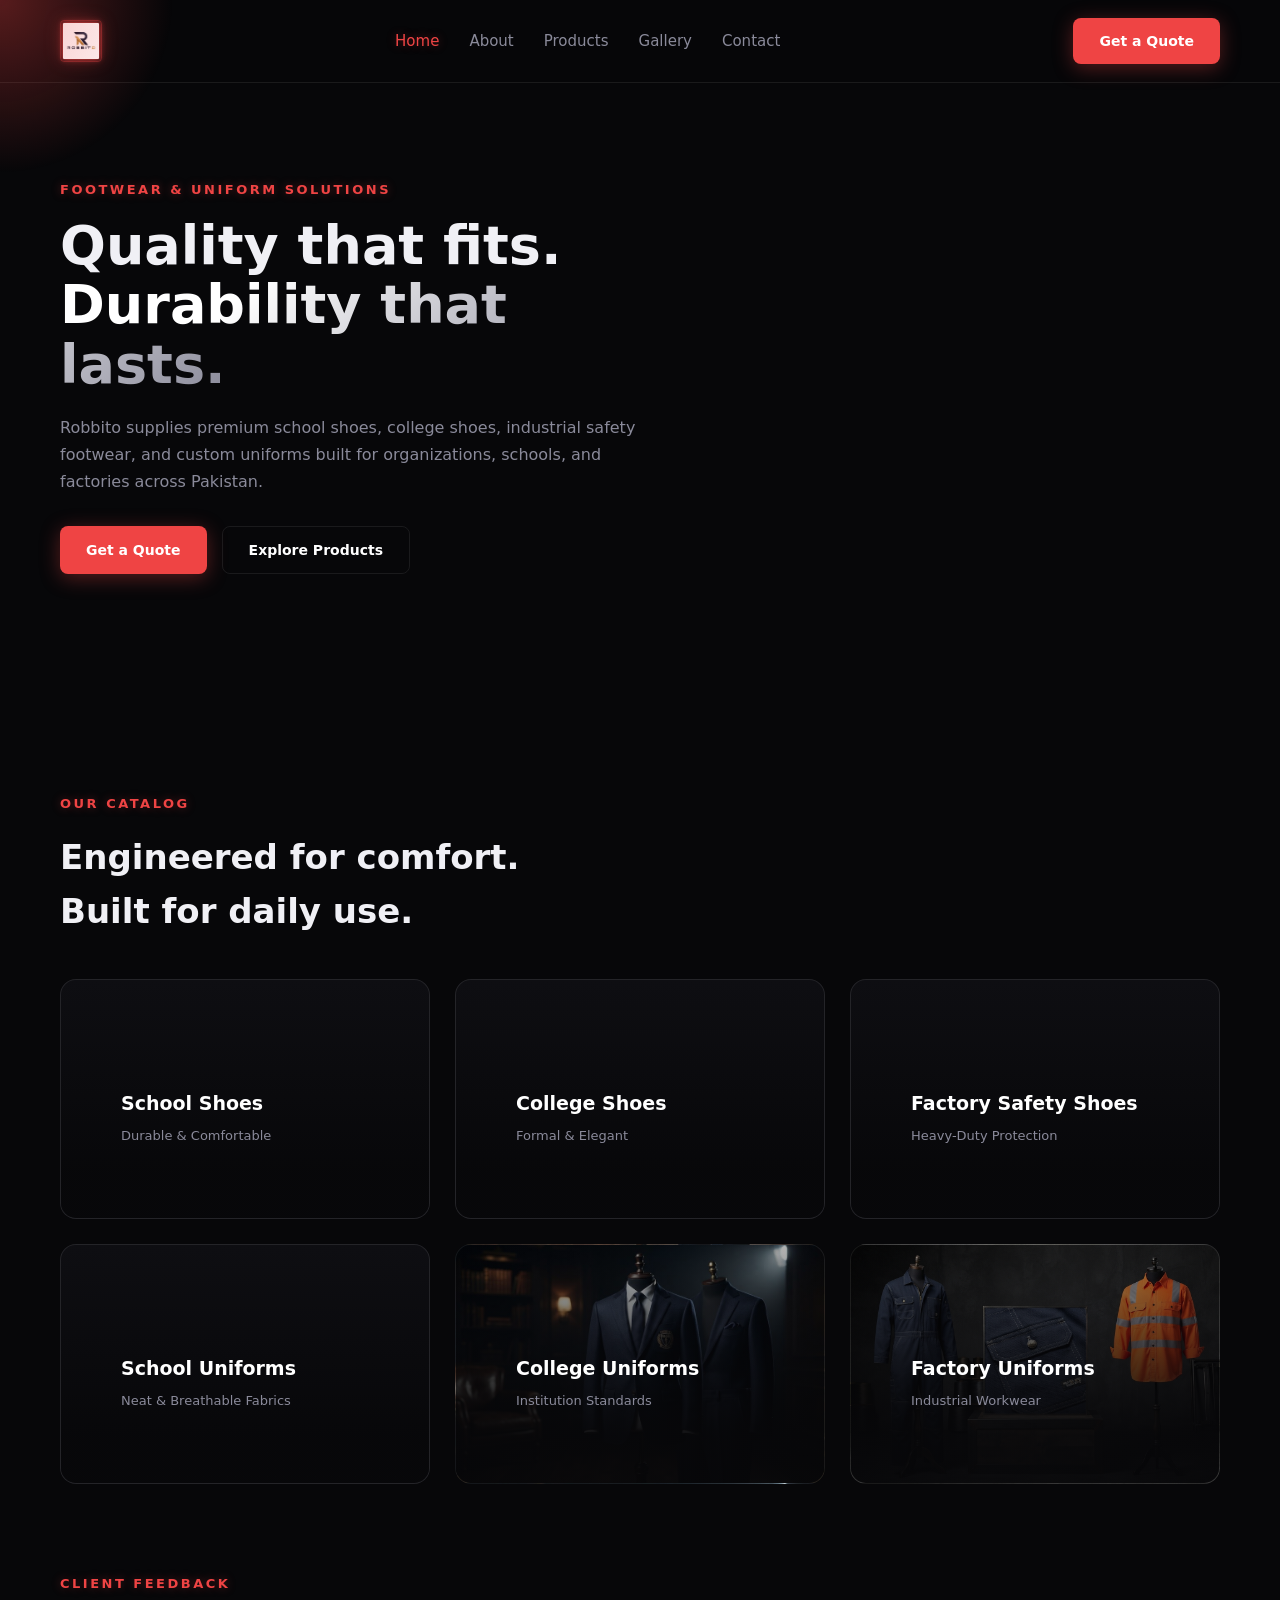
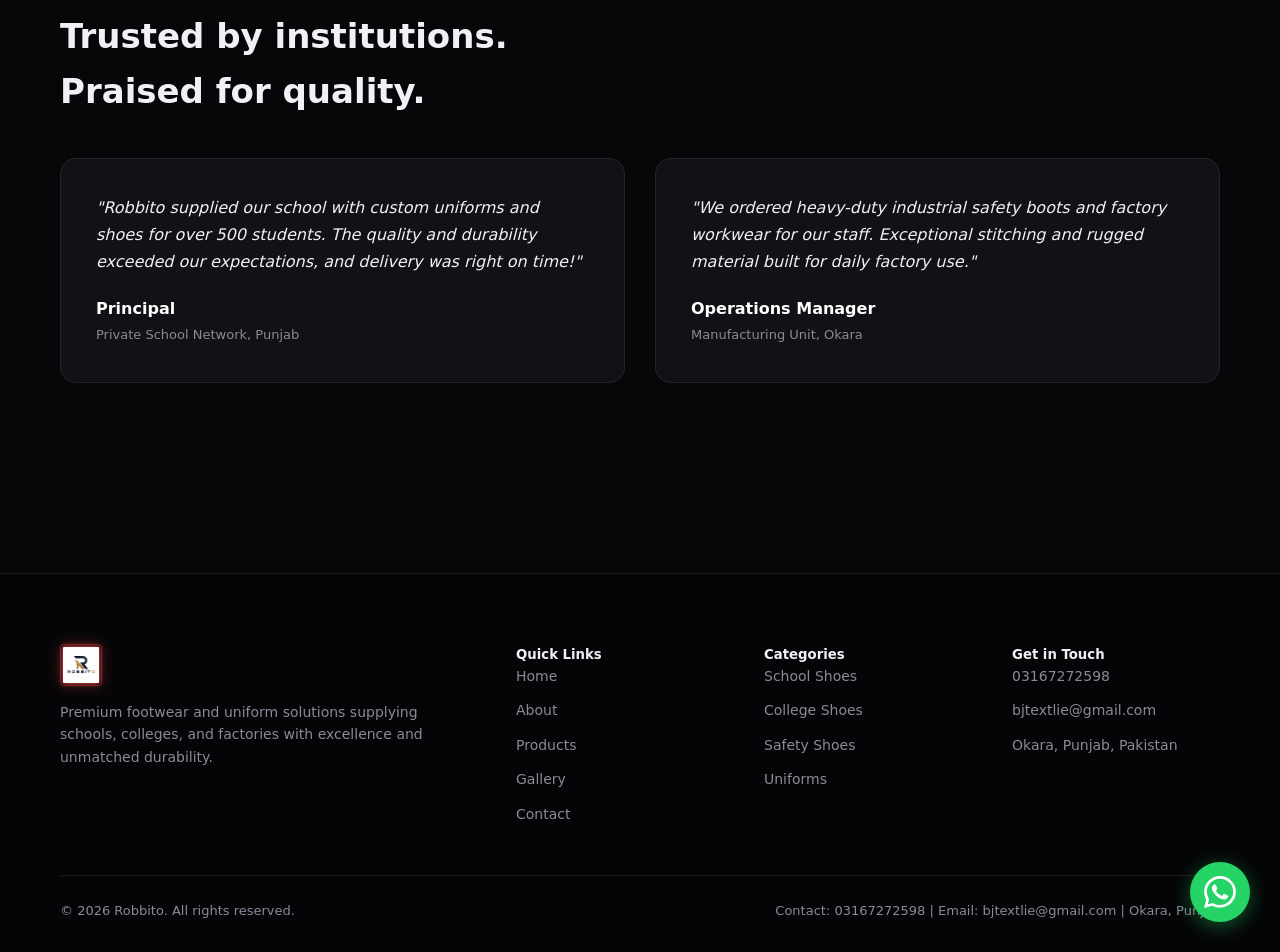
==== commit 12254745: "Update index.html" ====
--- a/index.html
+++ b/index.html
@@ -36,27 +36,21 @@
   }
   @keyframes showStep2 {
     0% { opacity: 0; transform: translateY(15px) scale(0.95); }
-    30% { opacity: 1; transform: translateY(0px); scale(1); }
-    70% { opacity: 1; transform: translateY(0px); scale(1); }
-    100% { opacity: 0; transform: translateY(-15px); scale(1.02); visibility: hidden; }
+    30% { opacity: 1; transform: translateY(0px) scale(1); }
+    70% { opacity: 1; transform: translateY(0px) scale(1); }
+    100% { opacity: 0; transform: translateY(-15px) scale(1.02); visibility: hidden; }
   }
   @keyframes hideContainer {
     to { opacity: 0; visibility: hidden; pointer-events: none; }
   }
   .preloader.hidden { display: none !important; }
 
-  /* Fixed Soft Wide Cursor Glow (Pehli jaisa, box khatam) */
+  /* Fixed Cursor Glow with Smooth Color Transition */
   .cursor-glow {
     position: fixed !important;
     pointer-events: none !important;
     z-index: 99999 !important;
-    width: 400px; /* Wide size */
-    height: 400px;
-    transform: translate(-50%, -50%);
-    border-radius: 50%;
-    /* Initial Soft Red Glow */
-    background: radial-gradient(circle, rgba(239, 68, 68, 0.15) 0%, rgba(0, 0, 0, 0) 70%);
-    transition: background 0.4s ease, transform 0.1s ease;
+    transition: background 0.3s ease, box-shadow 0.3s ease, border-color 0.3s ease;
   }
 
   /* Product Cards Styling */
@@ -74,7 +68,7 @@
   .work-card-link:hover h4 { color: var(--accent); }
   .work-card-link span { font-size: 13px; color: var(--text-muted); }
   
-  /* Continuous Floating Animation for Cards */
+  /* Continuous Floating Animation */
   @keyframes floatAnim {
     0% { transform: translateY(0px); }
     50% { transform: translateY(-6px); }
@@ -99,7 +93,7 @@
 </head>
 <body>
 
-<!-- Cinematic Preloader (Sirf Home Page par) -->
+<!-- Cinematic Preloader -->
 <div class="preloader">
   <div class="preloader-step-1">Created by Umair</div>
   <div class="preloader-step-2">ROBBITO</div>
@@ -140,7 +134,7 @@
   </div>
 </section>
 
-<!-- Our Catalog Section (AOS Animated) -->
+<!-- Our Catalog Section -->
 <section class="section">
   <div class="container">
     <div class="eyebrow" data-aos="fade-up">Our Catalog</div>
@@ -212,7 +206,7 @@
   </div>
 </section>
 
-<!-- Client Testimonials Section (AOS Animated) -->
+<!-- Client Testimonials Section -->
 <section class="section" style="padding-top: 0;">
   <div class="container">
     <div class="eyebrow" data-aos="fade-up">Client Feedback</div>
@@ -225,4 +219,113 @@
           <span style="color: var(--text-muted); font-size: 13px;">Private School Network, Punjab</span>
         </div>
       </div>
-      <div class="testimonial-card
+      <div class="testimonial-card" data-aos="fade-up" data-aos-delay="150" style="background: var(--panel); padding: 35px; border-radius: 16px; border: 1px solid var(--panel-border);">
+        <p style="color: var(--text); font-style: italic; margin-bottom: 20px; line-height: 1.7;">"We ordered heavy-duty industrial safety boots and factory workwear for our staff. Exceptional stitching and rugged material built for daily factory use."</p>
+        <div class="testimonial-author">
+          <h5 style="color: #fff; font-size: 16px; font-weight: 700;">Operations Manager</h5>
+          <span style="color: var(--text-muted); font-size: 13px;">Manufacturing Unit, Okara</span>
+        </div>
+      </div>
+    </div>
+  </div>
+</section>
+
+<!-- Footer -->
+<footer class="footer">
+  <div class="container">
+    <div class="footer-top">
+      <div class="footer-brand">
+        <a href="index.html" class="brand">
+          <img src="Robbito logo .png" alt="Robbito Logo" class="brand-logo-img" onerror="this.style.display='none';this.nextElementSibling.style.display='inline';">
+          <span style="display:none; color:#fff;">ROBBITO</span>
+        </a>
+        <p>Premium footwear and uniform solutions supplying schools, colleges, and factories with excellence and unmatched durability.</p>
+      </div>
+      <div>
+        <h5>Quick Links</h5>
+        <ul class="footer-links">
+          <li><a href="index.html">Home</a></li>
+          <li><a href="about.html">About</a></li>
+          <li><a href="products.html">Products</a></li>
+          <li><a href="gallery.html">Gallery</a></li>
+          <li><a href="contact.html">Contact</a></li>
+        </ul>
+      </div>
+      <div>
+        <h5>Categories</h5>
+        <ul class="footer-links">
+          <li><a href="products.html">School Shoes</a></li>
+          <li><a href="products.html">College Shoes</a></li>
+          <li><a href="products.html">Safety Shoes</a></li>
+          <li><a href="products.html">Uniforms</a></li>
+        </ul>
+      </div>
+      <div>
+        <h5>Get in Touch</h5>
+        <ul class="footer-links">
+          <li><a href="tel:03167272598">03167272598</a></li>
+          <li><a href="mailto:bjtextlie@gmail.com">bjtextlie@gmail.com</a></li>
+          <li><a href="contact.html">Okara, Punjab, Pakistan</a></li>
+        </ul>
+      </div>
+    </div>
+    <div class="footer-bottom">
+      <p>© 2026 Robbito. All rights reserved.</p>
+      <p>Contact: 03167272598 | Email: bjtextlie@gmail.com | Okara, Punjab</p>
+    </div>
+  </div>
+</footer>
+
+<!-- WhatsApp Floating Button -->
+<a href="https://wa.me/923167272598?text=Hello%20Robbito,%20I%20want%20to%20discuss%20my%20order%20requirements." class="whatsapp-float" target="_blank" title="Chat on WhatsApp">
+  <svg xmlns="http://www.w3.org/2000/svg" width="32" height="32" fill="currentColor" viewBox="0 0 16 16">
+    <path d="M13.601 2.326A7.85 7.85 0 0 0 7.994 0C3.627 0 .068 3.558.064 7.926c0 1.399.366 2.76 1.057 3.965L0 16l4.204-1.102a7.9 7.9 0 0 0 3.79.965h.004c4.368 0 7.926-3.558 7.93-7.93A7.9 7.9 0 0 0 13.6 2.326zM7.994 14.521a6.6 6.6 0 0 1-3.356-.92l-.24-.144-2.494.654.666-2.433-.156-.251a6.56 6.56 0 0 1-1.007-3.505c0-3.626 2.957-6.584 6.591-6.584a6.56 6.56 0 0 1 4.66 1.931 6.558 6.558 0 0 1 1.928 4.66c-.004 3.639-2.961 6.592-6.592 6.592zm3.615-4.934c-.197-.099-1.17-.578-1.353-.646-.182-.065-.315-.099-.445.099-.133.197-.513.646-.627.775-.114.133-.232.148-.43.05-.197-.1-.836-.308-1.592-.985-.59-.525-.985-1.175-1.103-1.372-.114-.198-.012-.304.088-.403.087-.088.197-.232.296-.348.1-.114.133-.198.198-.33.065-.134.034-.248-.015-.347-.05-.099-.445-1.076-.612-1.47-.16-.389-.323-.335-.445-.34l-.38-.008c-.133 0-.348.048-.53.247-.182.198-.694.678-.694 1.654 0 .976.712 1.916.81 2.049.098.133 1.394 2.132 3.383 2.992.47.205.84.326 1.129.418.475.152.904.129 1.246.078.38-.058 1.171-.48 1.338-.943.164-.464.164-.86.114-.943-.049-.084-.182-.133-.379-.232z"/>
+  </svg>
+</a>
+
+<!-- AOS JS Library Script -->
+<script src="https://unpkg.com/aos@2.3.1/dist/aos.js"></script>
+
+<script>
+  // Initialize AOS Scroll Animations
+  AOS.init({
+    duration: 1000,
+    once: true,
+    offset: 100
+  });
+
+  // Cursor Glow Logic with Scroll Fix & Mouse Idle Color Switch (Red <-> Yellow)
+  const glow = document.querySelector('.cursor-glow');
+  let idleTimer = null;
+
+  window.addEventListener('mousemove', e => {
+    glow.style.left = e.clientX + 'px';
+    glow.style.top = e.clientY + 'px';
+    
+    // Jab mouse move ho toh Red (Accent color) ho jaye
+    glow.style.background = 'radial-gradient(circle, rgba(239, 68, 68, 0.25) 0%, rgba(0,0,0,0) 70%)';
+    glow.style.boxShadow = '0 0 25px rgba(239, 68, 68, 0.4)';
+
+    // Purana timer clear karein
+    clearTimeout(idleTimer);
+
+    // Agar mouse 400ms tak na hile toh Yellow ho jaye
+    idleTimer = setTimeout(() => {
+      glow.style.background = 'radial-gradient(circle, rgba(234, 179, 8, 0.25) 0%, rgba(0,0,0,0) 70%)';
+      glow.style.boxShadow = '0 0 25px rgba(234, 179, 8, 0.4)';
+    }, 400);
+  });
+
+  // Preloader Session Logic
+  const preloader = document.querySelector('.preloader');
+  if (sessionStorage.getItem('robbito_visited') === 'true') {
+    preloader.style.display = 'none';
+  } else {
+    sessionStorage.setItem('robbito_visited', 'true');
+    setTimeout(() => {
+      preloader.classList.add('hidden');
+    }, 3800);
+  }
+</script>
+</body>
+</html>
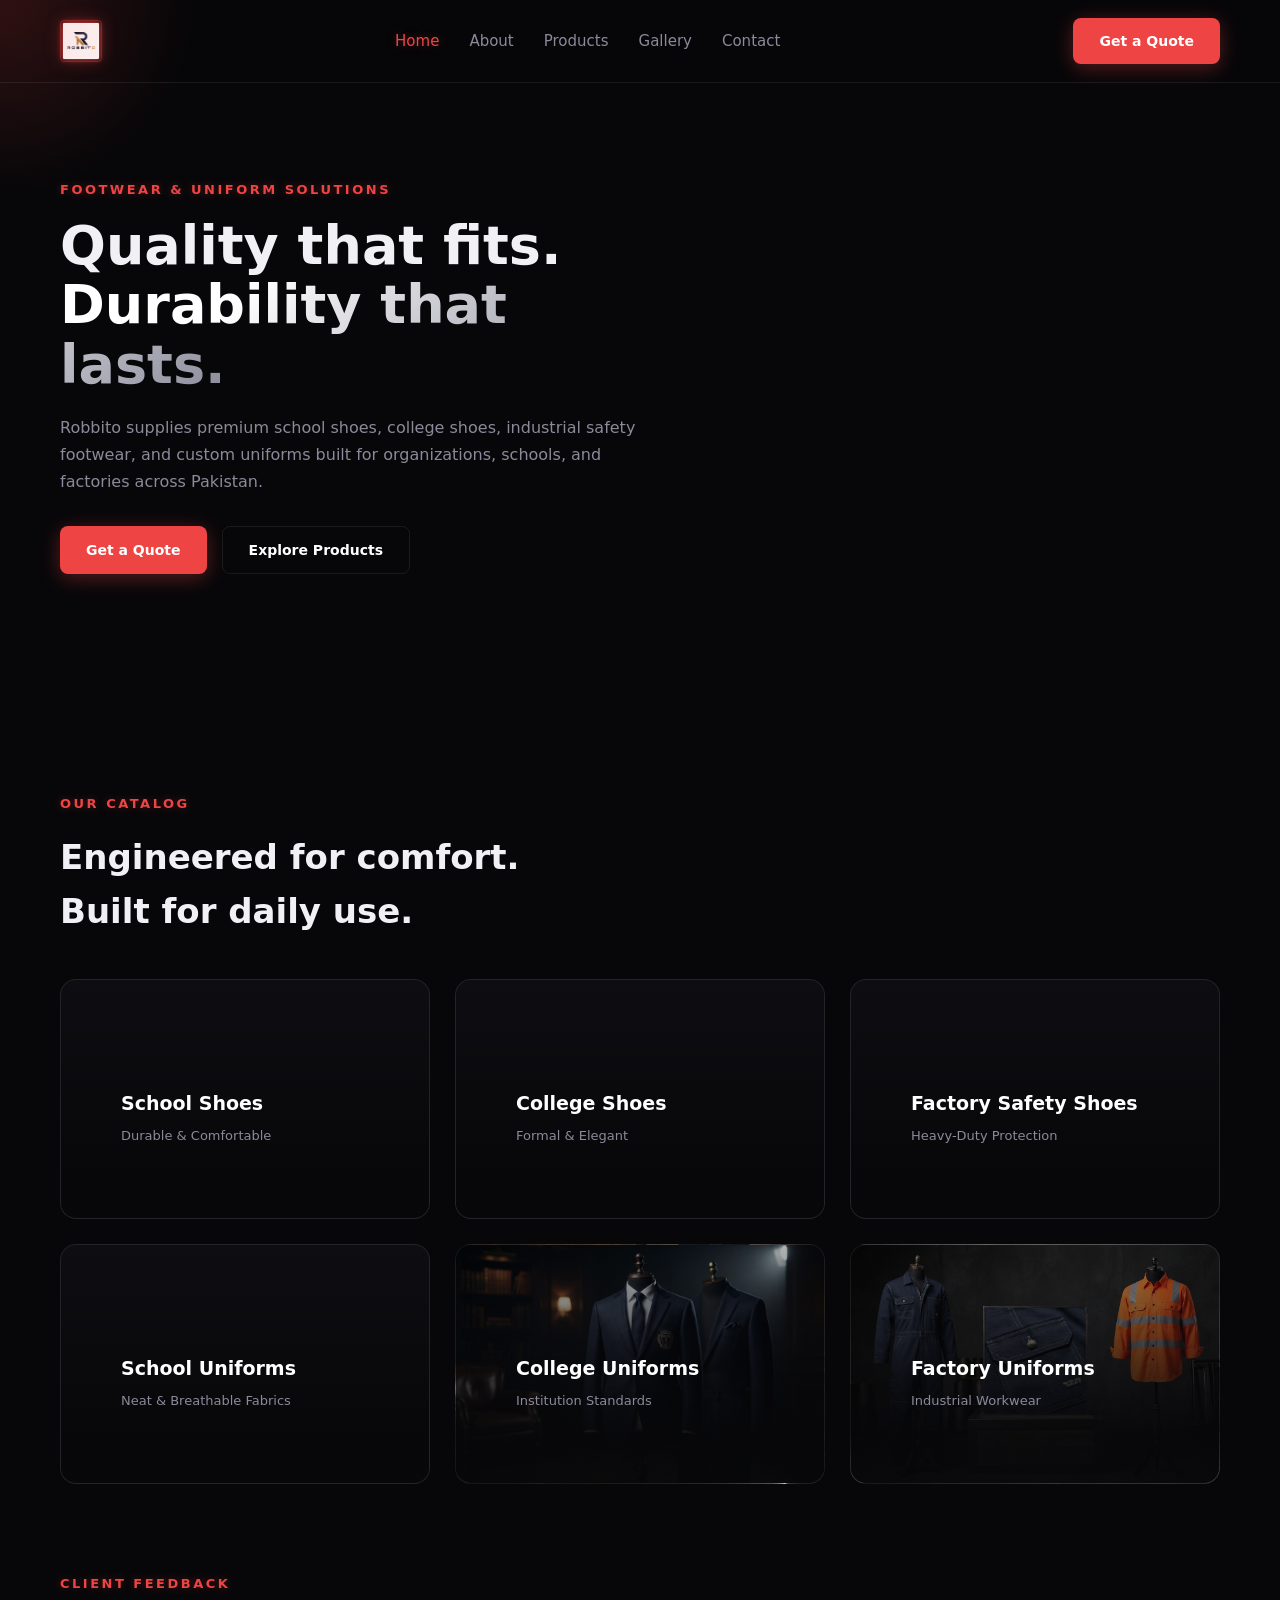
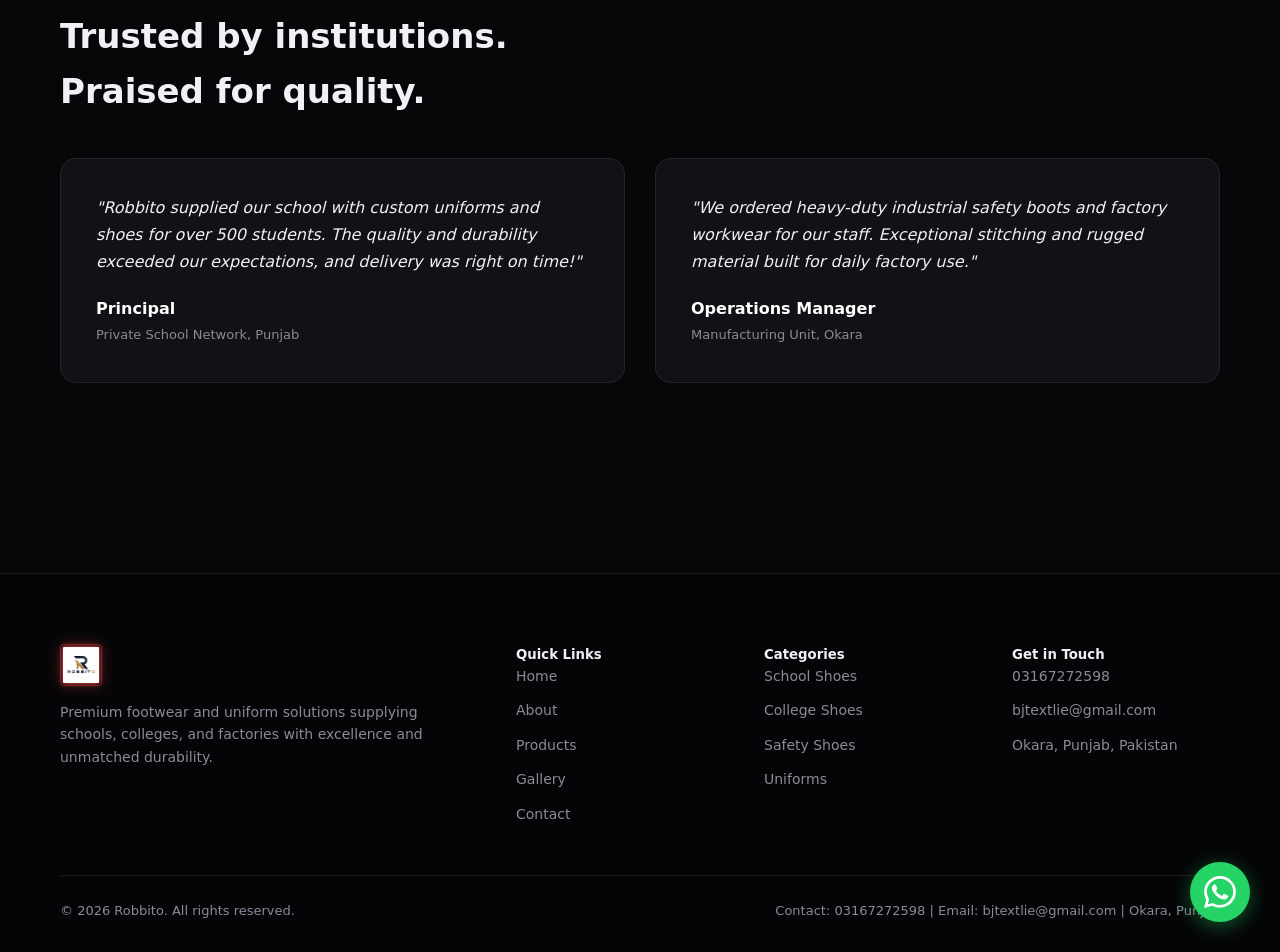
==== commit 4d09c8f2: "Update index.html" ====
--- a/index.html
+++ b/index.html
@@ -45,12 +45,17 @@
   }
   .preloader.hidden { display: none !important; }
 
-  /* Fixed Cursor Glow with Smooth Color Transition */
+  /* Fixed Soft Wide Cursor Glow (Box Khatam, Round Soft Glow) */
   .cursor-glow {
     position: fixed !important;
     pointer-events: none !important;
     z-index: 99999 !important;
-    transition: background 0.3s ease, box-shadow 0.3s ease, border-color 0.3s ease;
+    width: 400px;
+    height: 400px;
+    transform: translate(-50%, -50%);
+    border-radius: 50%;
+    background: radial-gradient(circle, rgba(239, 68, 68, 0.18) 0%, rgba(0, 0, 0, 0) 70%);
+    transition: background 0.4s ease;
   }
 
   /* Product Cards Styling */
@@ -302,17 +307,15 @@
     glow.style.left = e.clientX + 'px';
     glow.style.top = e.clientY + 'px';
     
-    // Jab mouse move ho toh Red (Accent color) ho jaye
-    glow.style.background = 'radial-gradient(circle, rgba(239, 68, 68, 0.25) 0%, rgba(0,0,0,0) 70%)';
-    glow.style.boxShadow = '0 0 25px rgba(239, 68, 68, 0.4)';
+    // Jab mouse move ho toh Red glow ho
+    glow.style.background = 'radial-gradient(circle, rgba(239, 68, 68, 0.18) 0%, rgba(0,0,0,0) 70%)';
 
     // Purana timer clear karein
     clearTimeout(idleTimer);
 
-    // Agar mouse 400ms tak na hile toh Yellow ho jaye
+    // Agar mouse 400ms tak na hile toh Yellow glow ho jaye
     idleTimer = setTimeout(() => {
-      glow.style.background = 'radial-gradient(circle, rgba(234, 179, 8, 0.25) 0%, rgba(0,0,0,0) 70%)';
-      glow.style.boxShadow = '0 0 25px rgba(234, 179, 8, 0.4)';
+      glow.style.background = 'radial-gradient(circle, rgba(234, 179, 8, 0.18) 0%, rgba(0,0,0,0) 70%)';
     }, 400);
   });
 
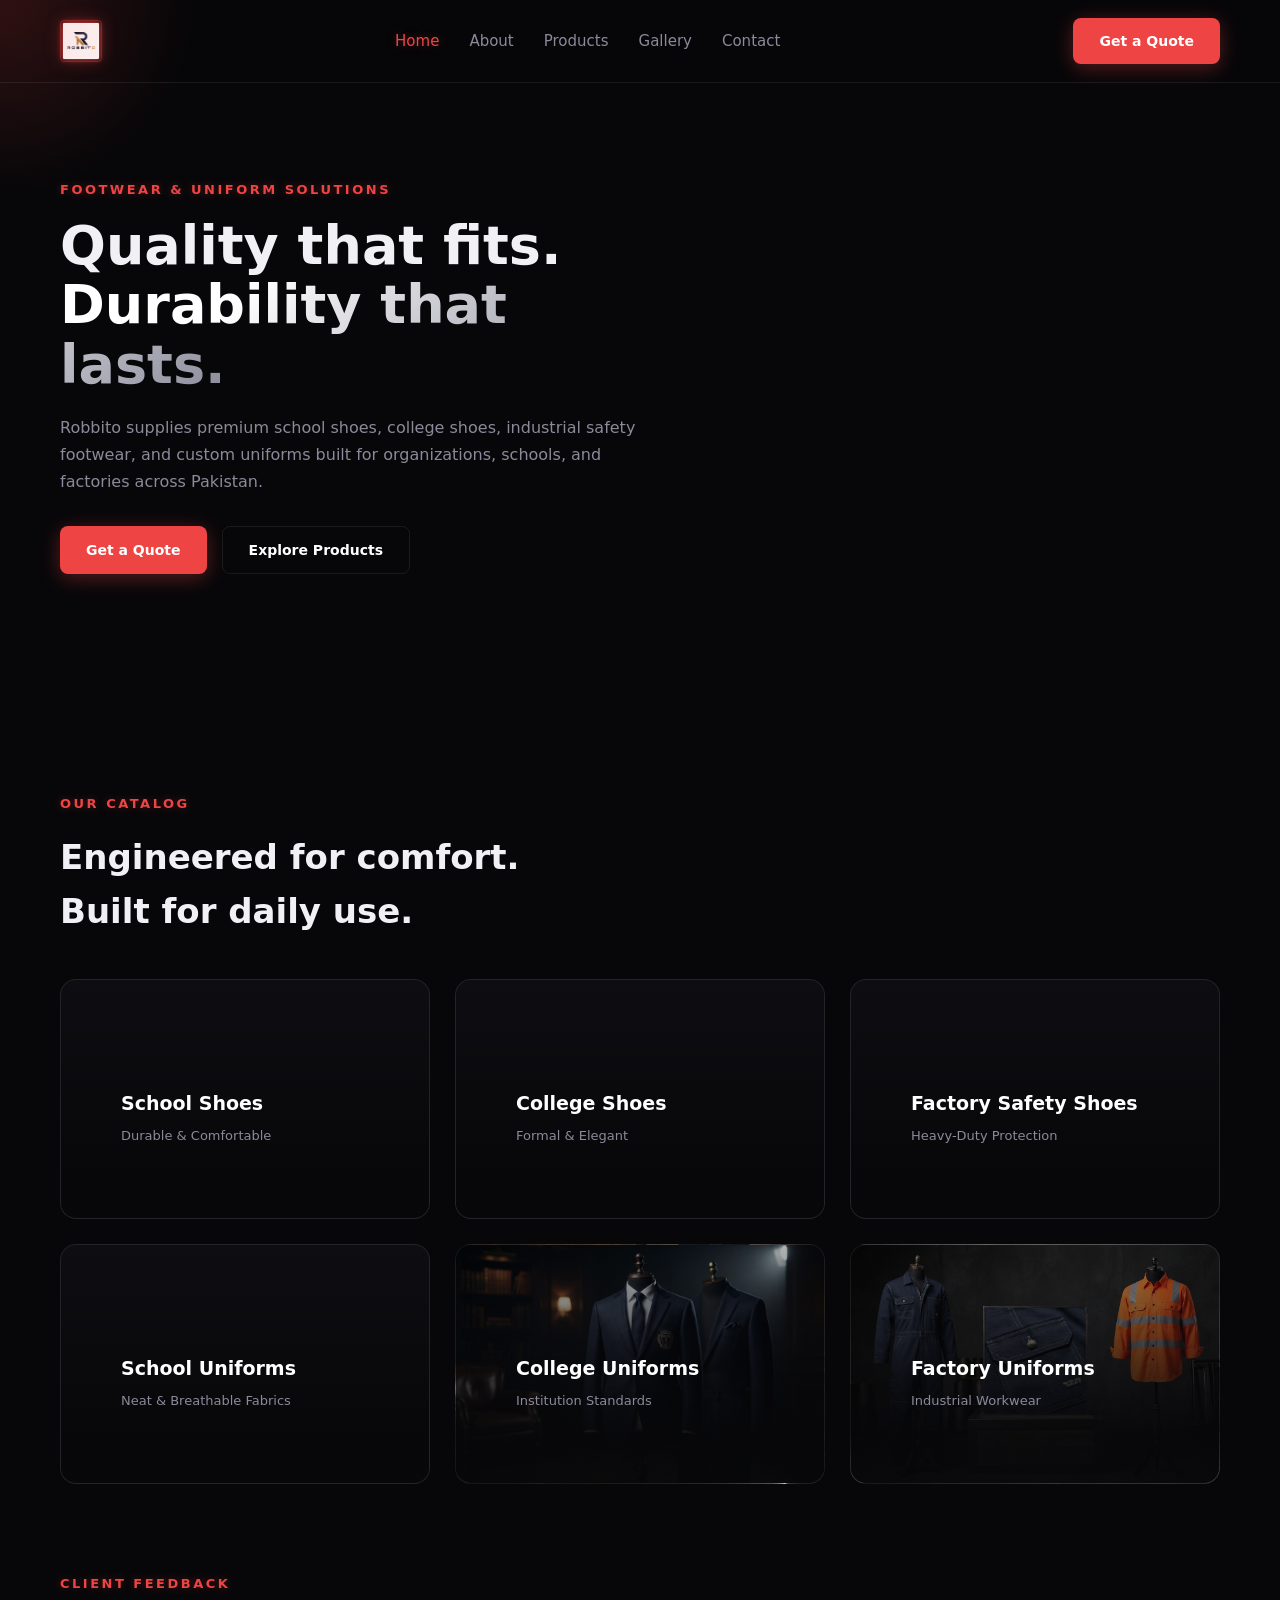
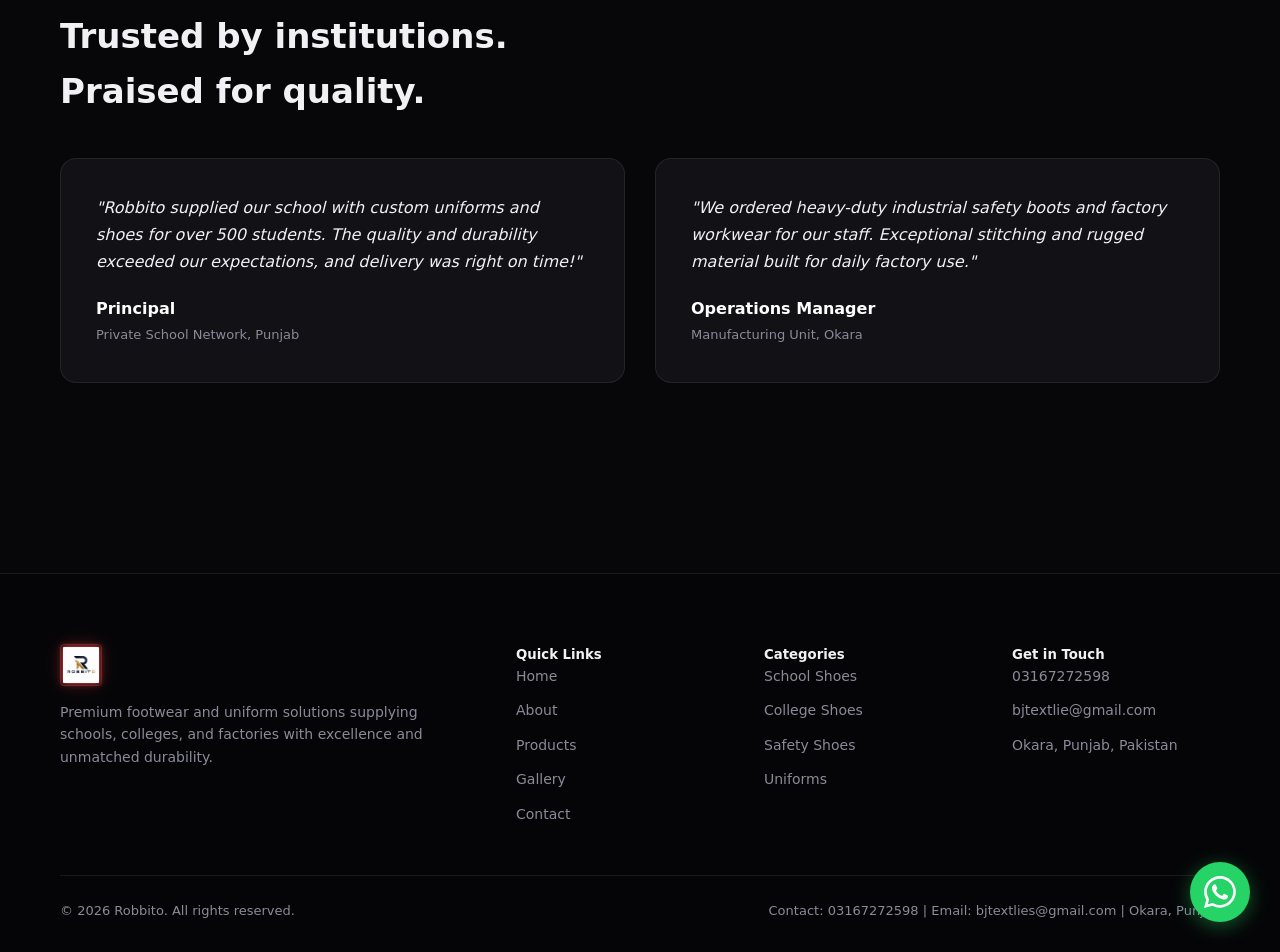
==== commit dd5dc128: "Update index.html" ====
--- a/index.html
+++ b/index.html
@@ -276,7 +276,7 @@
     </div>
     <div class="footer-bottom">
       <p>© 2026 Robbito. All rights reserved.</p>
-      <p>Contact: 03167272598 | Email: bjtextlie@gmail.com | Okara, Punjab</p>
+      <p>Contact: 03167272598 | Email: bjtextlies@gmail.com | Okara, Punjab</p>
     </div>
   </div>
 </footer>
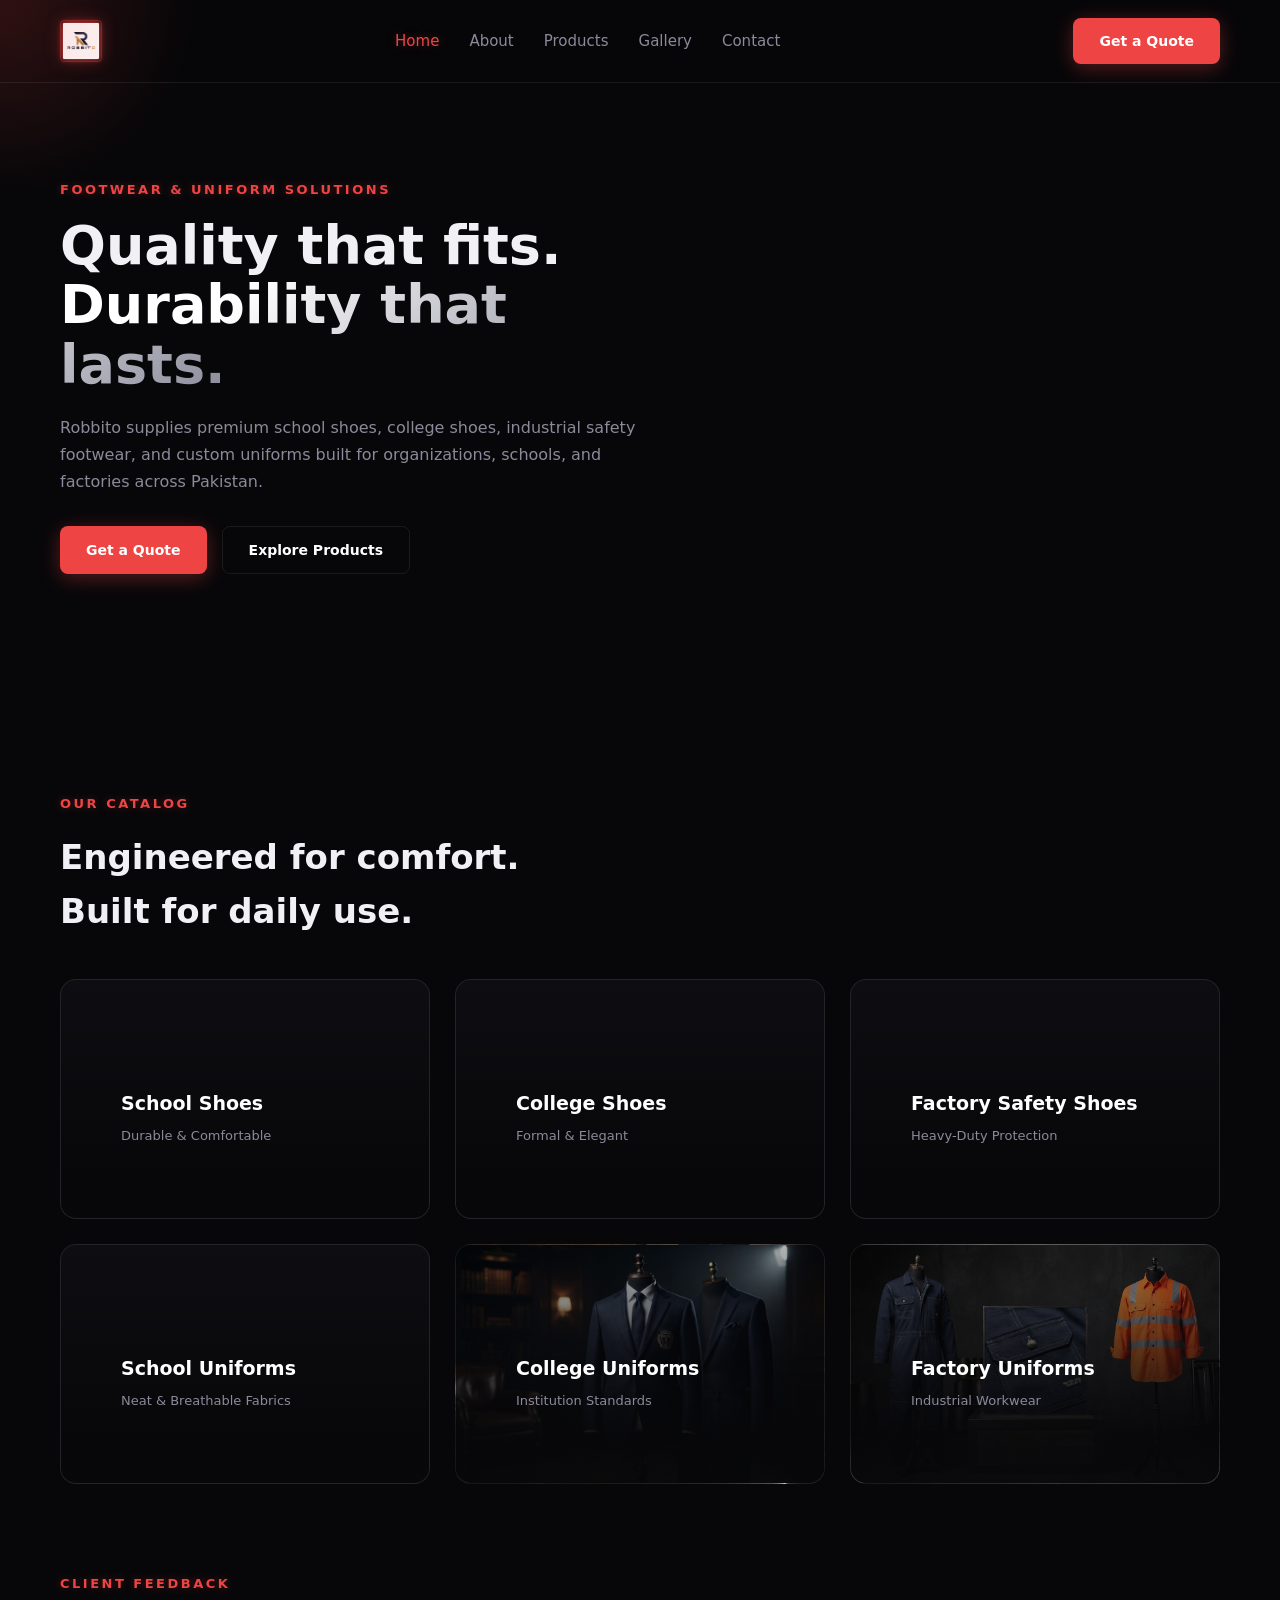
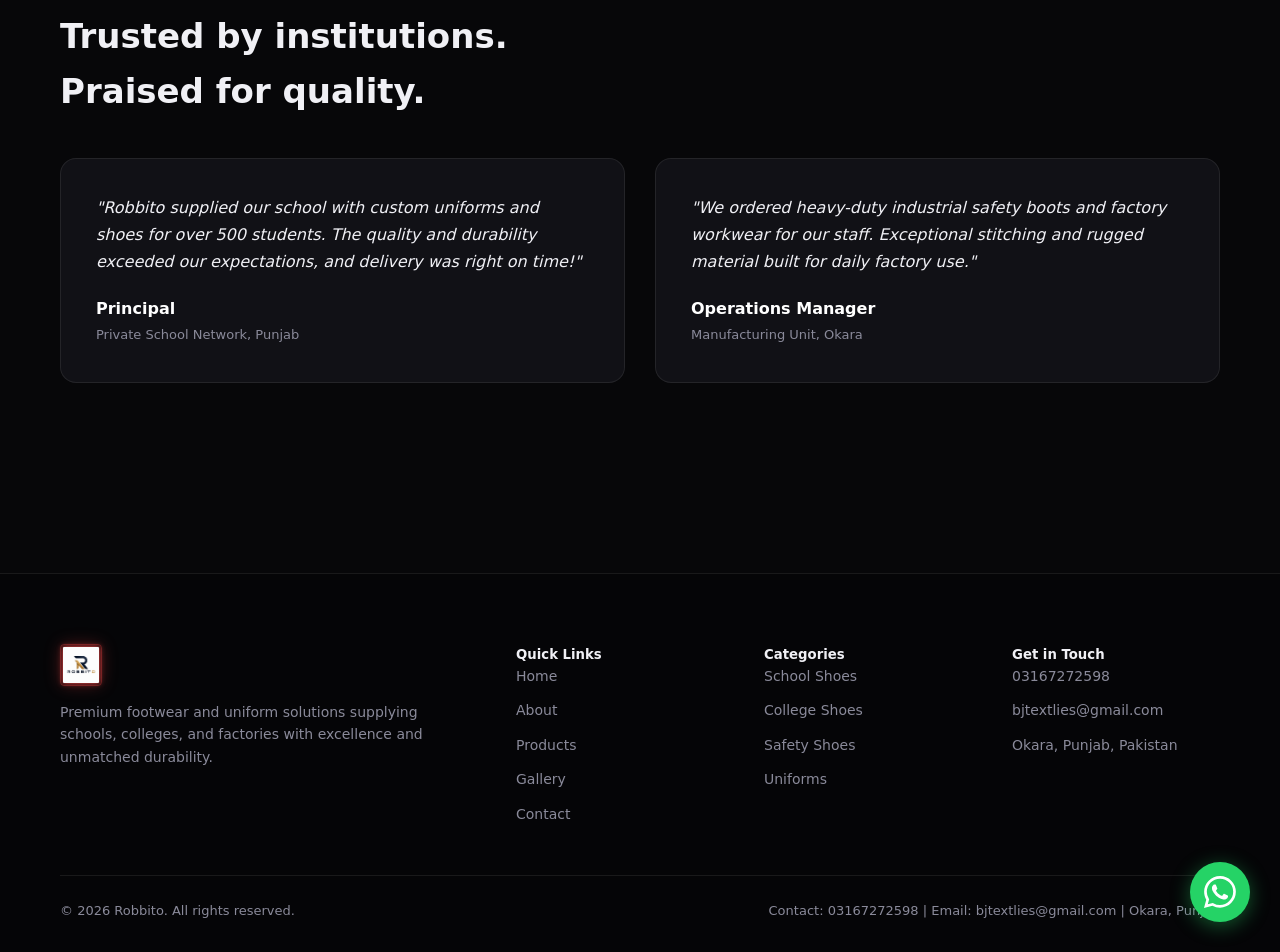
==== commit 2aa8c51c: "Update index.html" ====
--- a/index.html
+++ b/index.html
@@ -269,7 +269,7 @@
         <h5>Get in Touch</h5>
         <ul class="footer-links">
           <li><a href="tel:03167272598">03167272598</a></li>
-          <li><a href="mailto:bjtextlie@gmail.com">bjtextlie@gmail.com</a></li>
+          <li><a href="mailto:bjtextlie@gmail.com">bjtextlies@gmail.com</a></li>
           <li><a href="contact.html">Okara, Punjab, Pakistan</a></li>
         </ul>
       </div>
